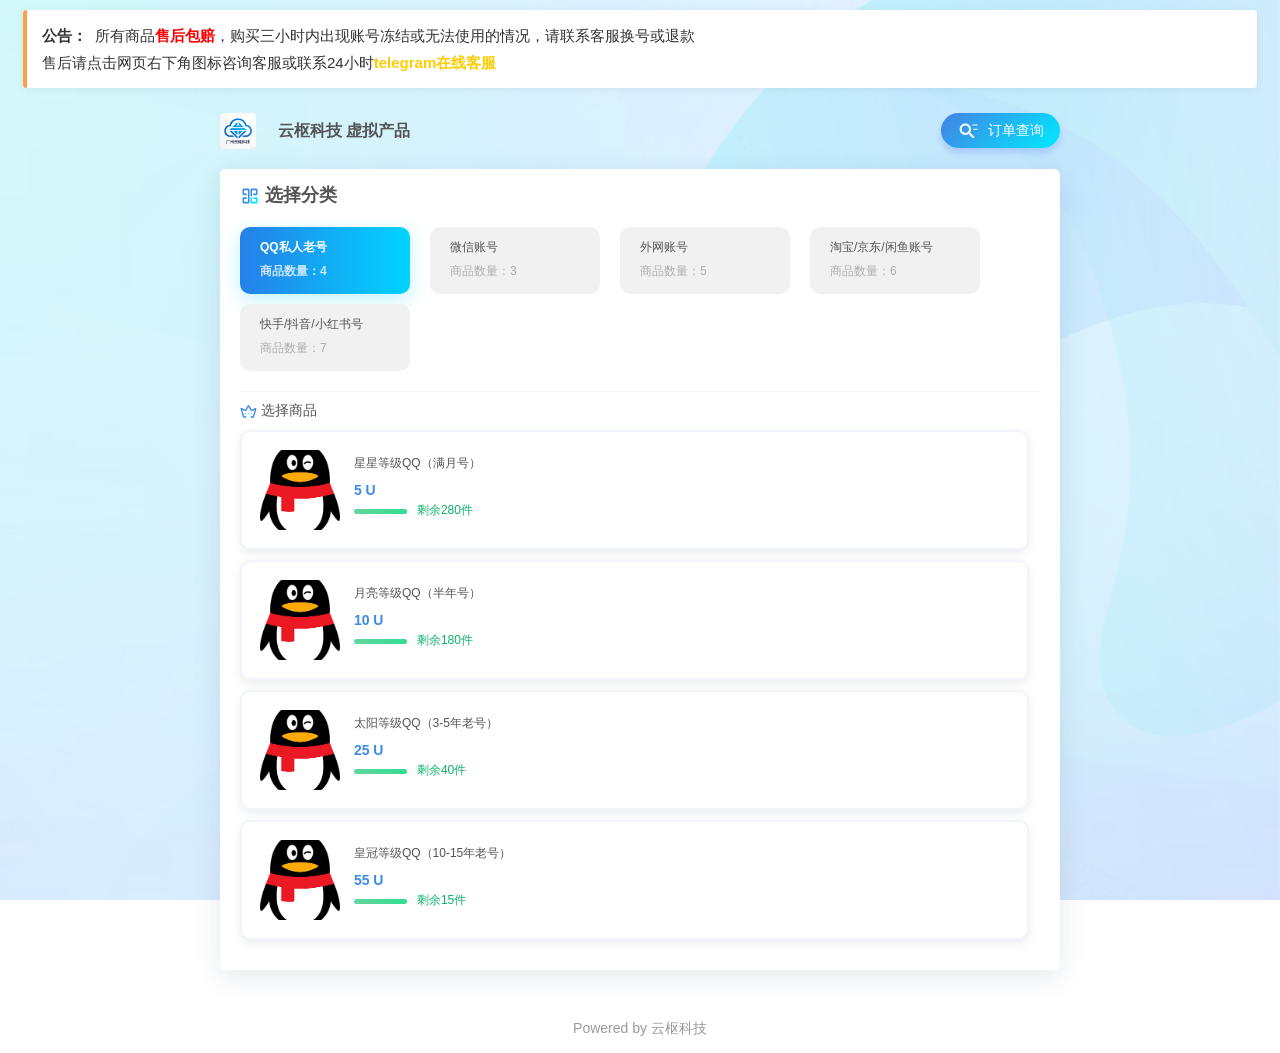
==== index.html @ 123ba594 "Add files via upload" ====
<!DOCTYPE html>
<html lang="zh-cn">
<head>
    <meta charset="UTF-8">
    <meta name="viewport" content="width=device-width, initial-scale=1, maximum-scale=1">
    <title>云枢科技 虚拟产品</title>
    <meta name="Keywords" content="QQ账号, 微信账号, 抖音账号, 推特twitter号, 电报telegram号, 自助买号, 账号批发">
    <meta name="Description" content="云枢科技，提供各类账号，自动发货，安全稳定！">
    <link rel="stylesheet" href="assets/luna/layui/css/layui.css">
    <link rel="stylesheet" href="assets/luna/main.css">
    <link rel="shortcut icon" href="/assets/style/favicon.ico" />
    <style>
        /* 顶部公告样式 - 改为白色背景，和商品栏一致 */
        .top-notice {
            background: #ffffff;
            border-left: 4px solid #ff9f43;
            padding: 12px 15px;
            margin: 10px auto;
            max-width: 1200px;
            font-size: 15px;
            line-height: 1.8;
            color: #333;
            border-radius: 4px;
            box-shadow: 0 2px 8px rgba(0,0,0,0.05);
        }
        .top-notice p {
            margin: 0;
            padding: 0;
        }
        .notice-title {
            font-weight: bold;
            color: #333;
            margin-right: 8px;
        }
        .red-text {
            color: red;
            font-weight: bold;
        }
        .yellow-text {
            color: #ffcc00;
            font-weight: bold;
            text-decoration: none;
        }
        .yellow-text:hover {
            text-decoration: underline;
        }

        .goods-box { display: none !important; }
        .goods-box.show { display: block !important; }
        .cate-box.active {
            background: linear-gradient(90deg, #2580e8, #00d4ff) !important;
            color: #ffffff !important;
            box-shadow: 0 6px 20px rgba(0, 212, 255, 0.25) !important;
        }
        .cate-box.active p,
        .cate-box.active div {
            color: #FFFFFF !important;
            font-weight: bold !important;
        }

        /* 【只放大、位置不变：更醒目】 */
        [data-crisp-client="true"] [role="button"],
        .crisp-client [role="button"] {
            transform: scale(1.6) !important;
            filter: drop-shadow(0 6px 16px rgba(0,180,255,0.55)) !important;
            z-index: 9999 !important;
        }
    </style>
</head>
<body>

<!-- 顶部独立公告栏 -->
<div class="top-notice">
    <p><span class="notice-title">公告：</span>所有商品<span class="red-text">售后包赔</span>，购买三小时内出现账号冻结或无法使用的情况，请联系客服换号或退款</p>
    <p>售后请点击网页右下角图标咨询客服或联系24小时<a href="https://t.me/technology850" target="_blank" class="yellow-text">telegram在线客服</a></p>
</div>

<div class="background"></div>
<div class="header">
    <div class="layui-row">
        <div class="layui-col-md8 layui-col-md-offset2 layui-col-sm12">
            <div class="header-box">
                <a href="index.html">
                    <img src="assets/luna/img/mylogo.png" style="width:36px;height:36px;vertical-align:middle;margin-right:8px;border-radius:4px;">
                    <div class="info">云枢科技 虚拟产品</div>
                </a>
                <div class="query layui-hide-xs">
                    <a href="order-search.html">
                        <svg t="1602923269232" class="icon" viewBox="0 0 1024 1024" width="20" height="20">
                            <path d="M965.6 447.2 752 447.2c-14.4 0-26.4-12-26.4-26.4 0-14.4 12-26.4 26.4-26.4l213.6 0c-14.4 0-26.4 12-26.4 26.4C940.8 435.2 952.8 447.2 965.6 447.2zM965.6 233.6 699.2 233.6c-14.4 0-26.4-12-26.4-26.4 0-14.4 12-26.4 26.4-26.4l267.2 0c-14.4 0-26.4 12-26.4 26.4C940.8 221.6 952.8 233.6 965.6 233.6zM606.4 623.2l156.8 156.8c21.6 21.6 21.6 56.8 0 78.4-21.6 21.6-56.8 21.6-78.4 0L528 701.6c-16-16-20-39.2-12-59.2-51.2 44-117.6 72-190.4 72-162.4 0-293.6-131.2-293.6-293.6s131.2-293.6 293.6-293.6 293.6 131.2 293.6 293.6c0 72.8-28 139.2-72 190.4C567.2 603.2 590.4 607.2 606.4 623.2zM324.8 233.6c-103.2 0-187.2 84-187.2 187.2s84 187.2 187.2 187.2S512 523.2 512 420 428 233.6 324.8 233.6zM805.6 607.2l160 0c-14.4 0-26.4-12-26.4-26.4 0 14.4 12 26.4 26.4 26.4l160 0c14.4 0 26.4 12 26.4 26.4C992.8 619.2 980.8 607.2 965.6 607.2z" fill="#ffffff"></path>
                        </svg>
                        <span>订单查询</span>
                    </a>
                </div>
            </div>
        </div>
    </div>
</div>

<div class="main layui-hide-sm layui-show-xs">
    <div class="layui-row">
        <div class="layui-col-md8 layui-col-md-offset2 layui-col-sm12">
            <div class="main-box">
                <div class="title">
                    <p class="tit">公告:</p>
                </div>
                <div class="goods">
                    <div class="tips"><p style="color: #000; line-height: 1.8; font-size: 14.4px;">公告：<br>1. <span style="color:red;">主营全类型账号</span>，QQ/微信/支付宝/抖音/B站/小红书/闲鱼/淘宝/京东...<br>2. 购买自动发货，有任何问题请 <a href="https://t.me/technology850" style="color: #ffcc00; text-decoration: none;">联系客服</a></p></div>
                </div>
            </div>
        </div>
    </div>
</div>

<div class="main">
    <div class="layui-row">
        <div class="layui-col-md8 layui-col-md-offset2 layui-col-sm12">
            <div class="main-box">
                <div class="title">
                    <svg viewBox="0 0 1024 1024" width="20" height="20">
                        <path d="M619.52 578.56V808.96h194.56V660.48h-133.12v-81.92h215.04V849.92l-40.96 40.96h-276.48l-40.96-40.96V578.56z" fill="#00EAFF"></path>
                        <path d="M619.52 512V215.04h194.56v172.032h-133.12v81.92h174.08l40.96-40.96V174.08l-40.96-40.96h-276.48l-40.96 40.96v337.92z" fill="#3C8CE7"></path>
                        <path d="M445.44 890.88h-276.48l-40.96-40.96V619.52l40.96-40.96h174.08v81.92h-133.12V808.96h194.56V215.04h-194.56v172.032h133.12v81.92h-174.08l-40.96-40.96V174.08l40.96-40.96h276.48l40.96 40.96v675.84z" fill="#3C8CE7"></path>
                    </svg>
                    <span>选择分类</span>
                </div>

                <div class="cate">
                    <div class="cate-box active" data-group="1"><p>QQ私人老号</p><div>商品数量：4</div></div>
                    <div class="cate-box" data-group="2"><p>微信账号</p><div>商品数量：3</div></div>
                    <div class="cate-box" data-group="3"><p>外网账号</p><div>商品数量：5</div></div>
                    <div class="cate-box" data-group="4"><p>淘宝/京东/闲鱼账号</p><div>商品数量：6</div></div>
                    <div class="cate-box" data-group="5"><p>快手/抖音/小红书号</p><div>商品数量：7</div></div>
                </div>

                <div class="goods">
                    <p class="title-2">
                        <svg viewBox="0 0 1024 1024" width="17" height="17">
                            <path d="M803.84 883.712h-163.84v-81.92h133.12l118.784-393.216-178.176 95.232-55.296-15.36L512 240.64 365.568 488.448l-55.296 15.36-178.176-95.232 118.784 393.216h133.12v81.92h-163.84l-38.912-28.672L25.6 336.896l58.368-47.104 230.4 122.88 162.816-272.384h69.632l162.816 272.384 230.4-122.88 58.368 47.104-155.648 518.144z" fill="#3C8CE7"></path>
                            <path d="M305.152 620.544h61.44v61.44h-61.44zM481.28 620.544h61.44v61.44h-61.44zM657.408 620.544h61.44v61.44h-61.44z" fill="#00EAFF"></path>
                        </svg>
                        <span>选择商品</span>
                    </p>

                    <div class="goods-list">
                        <!-- QQ -->
                        <a onclick="toPay('星星等级QQ（满月号）','5 U')" class="goods-box show" data-group="1">
                            <div class="picture"><img src="assets/luna/img/qq-xingxing.png"></div>
                            <div class="msg">
                                <div class="goods-name">星星等级QQ（满月号）</div>
                                <div class="goods-price">5 U</div>
                                <div class="goods-num"><div><p style="width:100%"></p></div><span>剩余280件</span></div>
                            </div>
                        </a>
                        <a onclick="toPay('月亮等级QQ（半年号）','10 U')" class="goods-box show" data-group="1">
                            <div class="picture"><img src="assets/luna/img/qq-yueliang.png"></div>
                            <div class="msg">
                                <div class="goods-name">月亮等级QQ（半年号）</div>
                                <div class="goods-price">10 U</div>
                                <div class="goods-num"><div><p style="width:100%"></p></div><span>剩余180件</span></div>
                            </div>
                        </a>
                        <a onclick="toPay('太阳等级QQ（3-5年老号）','25 U')" class="goods-box show" data-group="1">
                            <div class="picture"><img src="assets/luna/img/qq-taiyang.png"></div>
                            <div class="msg">
                                <div class="goods-name">太阳等级QQ（3-5年老号）</div>
                                <div class="goods-price">25 U</div>
                                <div class="goods-num"><div><p style="width:100%"></p></div><span>剩余40件</span></div>
                            </div>
                        </a>
                        <a onclick="toPay('皇冠等级QQ（10-15年老号）','55 U')" class="goods-box show" data-group="1">
                            <div class="picture"><img src="assets/luna/img/qq-huangguan.png"></div>
                            <div class="msg">
                                <div class="goods-name">皇冠等级QQ（10-15年老号）</div>
                                <div class="goods-price">55 U</div>
                                <div class="goods-num"><div><p style="width:100%"></p></div><span>剩余15件</span></div>
                            </div>
                        </a>

                        <!-- 微信 -->
                        <a onclick="toPay('国卡私人老号（未实名）','42 U')" class="goods-box" data-group="2">
                            <div class="picture"><img src="assets/luna/img/wx-weiming.jpg"></div>
                            <div class="msg">
                                <div class="goods-name">国卡私人老号（未实名）</div>
                                <div class="goods-price">42 U</div>
                                <div class="goods-num"><div><p style="width:100%"></p></div><span>剩余12件</span></div>
                            </div>
                        </a>
                        <a onclick="toPay('国卡私人老号（已实名未绑卡）','120 U')" class="goods-box" data-group="2">
                            <div class="picture"><img src="assets/luna/img/wx-ming.jpg"></div>
                            <div class="msg">
                                <div class="goods-name">国卡私人老号（已实名未绑卡）</div>
                                <div class="goods-price">120 U</div>
                                <div class="goods-num"><div><p style="width:100%"></p></div><span>剩余4件</span></div>
                            </div>
                        </a>
                        <a onclick="toPay('国卡私人老号（已实名已绑卡）','200 U')" class="goods-box" data-group="2">
                            <div class="picture"><img src="assets/luna/img/wx-full.jpg"></div>
                            <div class="msg">
                                <div class="goods-name">国卡私人老号（已实名已绑卡）</div>
                                <div class="goods-price">200 U</div>
                                <div class="goods-num"><div><p style="width:100%"></p></div><span>剩余11件</span></div>
                            </div>
                        </a>

                        <!-- 外网 -->
                        <a onclick="toPay('纸飞机Telegram（美国加拿大半年号）','5 U')" class="goods-box" data-group="3">
                            <div class="picture"><img src="assets/luna/img/tg-half.png"></div>
                            <div class="msg">
                                <div class="goods-name">纸飞机Telegram（美国加拿大半年号）</div>
                                <div class="goods-price">5 U</div>
                                <div class="goods-num"><div><p style="width:100%"></p></div><span>剩余126件</span></div>
                            </div>
                        </a>
                        <a onclick="toPay('纸飞机Telegram（美国加拿大一年号）','10 U')" class="goods-box" data-group="3">
                            <div class="picture"><img src="assets/luna/img/tg-year.png"></div>
                            <div class="msg">
                                <div class="goods-name">纸飞机Telegram（美国加拿大一年号）</div>
                                <div class="goods-price">10 U</div>
                                <div class="goods-num"><div><p style="width:100%"></p></div><span>剩余93件</span></div>
                            </div>
                        </a>
                        <a onclick="toPay('X账号（Twitter推特）（单卡半年号）','5 U')" class="goods-box" data-group="3">
                            <div class="picture"><img src="assets/luna/img/x-twitter.png"></div>
                            <div class="msg">
                                <div class="goods-name">X账号（Twitter推特）（单卡半年号）</div>
                                <div class="goods-price">5 U</div>
                                <div class="goods-num"><div><p style="width:100%"></p></div><span>剩余77件</span></div>
                            </div>
                        </a>
                        <a onclick="toPay('X账号（Twitter推特）（一年耐用号）','9 U')" class="goods-box" data-group="3">
                            <div class="picture"><img src="assets/luna/img/x-twitter.png"></div>
                            <div class="msg">
                                <div class="goods-name">X账号（Twitter推特）（一年耐用号）</div>
                                <div class="goods-price">9 U</div>
                                <div class="goods-num"><div><p style="width:100%"></p></div><span>剩余41件</span></div>
                            </div>
                        </a>
                        <a onclick="toPay('Instagram账号（半年老号）','6 U')" class="goods-box" data-group="3">
                            <div class="picture"><img src="assets/luna/img/instagram.jpg"></div>
                            <div class="msg">
                                <div class="goods-name">Instagram账号（半年老号）</div>
                                <div class="goods-price">6 U</div>
                                <div class="goods-num"><div><p style="width:100%"></p></div><span>剩余59件</span></div>
                            </div>
                        </a>

                        <!-- 淘宝/京东/闲鱼 -->
                        <a onclick="toPay('淘宝国卡私人老号（接码直登）','10 U')" class="goods-box" data-group="4">
                            <div class="picture"><img src="assets/luna/img/tb.png"></div>
                            <div class="msg">
                                <div class="goods-name">淘宝国卡私人老号（接码直登）</div>
                                <div class="goods-price">10 U</div>
                                <div class="goods-num"><div><p style="width:100%"></p></div><span>剩余132件</span></div>
                            </div>
                        </a>
                        <a onclick="toPay('淘宝实名老号（可正常购物）','28 U')" class="goods-box" data-group="4">
                            <div class="picture"><img src="assets/luna/img/tb.png"></div>
                            <div class="msg">
                                <div class="goods-name">淘宝实名老号（可正常购物）</div>
                                <div class="goods-price">28 U</div>
                                <div class="goods-num"><div><p style="width:100%"></p></div><span>剩余66件</span></div>
                            </div>
                        </a>
                        <a onclick="toPay('京东国卡私人老号（接码直登）','6 U')" class="goods-box" data-group="4">
                            <div class="picture"><img src="assets/luna/img/jd.jpg"></div>
                            <div class="msg">
                                <div class="goods-name">京东国卡私人老号（接码直登）</div>
                                <div class="goods-price">6 U</div>
                                <div class="goods-num"><div><p style="width:100%"></p></div><span>剩余147件</span></div>
                            </div>
                        </a>
                        <a onclick="toPay('京东实名活跃号（正常使用）','18 U')" class="goods-box" data-group="4">
                            <div class="picture"><img src="assets/luna/img/jd.jpg"></div>
                            <div class="msg">
                                <div class="goods-name">京东实名活跃号（正常使用）</div>
                                <div class="goods-price">18 U</div>
                                <div class="goods-num"><div><p style="width:100%"></p></div><span>剩余53件</span></div>
                            </div>
                        </a>
                        <a onclick="toPay('闲鱼国卡私人老号（已实名已绑支付宝）','35 U')" class="goods-box" data-group="4">
                            <div class="picture"><img src="assets/luna/img/xy.jpg"></div>
                            <div class="msg">
                                <div class="goods-name">闲鱼国卡私人老号（已实名已绑支付宝）</div>
                                <div class="goods-price">35 U</div>
                                <div class="goods-num"><div><p style="width:100%"></p></div><span>剩余39件</span></div>
                            </div>
                        </a>
                        <a onclick="toPay('闲鱼高权重活跃号（已实名已绑定支付宝）','66 U')" class="goods-box" data-group="4">
                            <div class="picture"><img src="assets/luna/img/xy.jpg"></div>
                            <div class="msg">
                                <div class="goods-name">闲鱼高权重活跃号（已实名已绑定支付宝）</div>
                                <div class="goods-price">66 U</div>
                                <div class="goods-num"><div><p style="width:100%"></p></div><span>剩余17件</span></div>
                            </div>
                        </a>

                        <!-- 快手/抖音/小红书 -->
                        <a onclick="toPay('快手直登私人国卡一年号','10 U')" class="goods-box" data-group="5">
                            <div class="picture"><img src="assets/luna/img/ks.png"></div>
                            <div class="msg">
                                <div class="goods-name">快手直登私人国卡一年号</div>
                                <div class="goods-price">10 U</div>
                                <div class="goods-num"><div><p style="width:100%"></p></div><span>剩余113件</span></div>
                            </div>
                        </a>
                        <a onclick="toPay('快手实名成品号（带作品）','32 U')" class="goods-box" data-group="5">
                            <div class="picture"><img src="assets/luna/img/ks.png"></div>
                            <div class="msg">
                                <div class="goods-name">快手实名成品号（带作品）</div>
                                <div class="goods-price">32 U</div>
                                <div class="goods-num"><div><p style="width:100%"></p></div><span>剩余42件</span></div>
                            </div>
                        </a>
                        <a onclick="toPay('抖音直登私人国卡一年号','9 U')" class="goods-box" data-group="5">
                            <div class="picture"><img src="assets/luna/img/dy.jpg"></div>
                            <div class="msg">
                                <div class="goods-name">抖音直登私人国卡一年号</div>
                                <div class="goods-price">9 U</div>
                                <div class="goods-num"><div><p style="width:100%"></p></div><span>剩余128件</span></div>
                            </div>
                        </a>
                        <a onclick="toPay('抖音实名白号（可开播）','29 U')" class="goods-box" data-group="5">
                            <div class="picture"><img src="assets/luna/img/dy.jpg"></div>
                            <div class="msg">
                                <div class="goods-name">抖音实名白号（可开播）</div>
                                <div class="goods-price">29 U</div>
                                <div class="goods-num"><div><p style="width:100%"></p></div><span>剩余37件</span></div>
                            </div>
                        </a>
                        <a onclick="toPay('抖音千粉成品号','88 U')" class="goods-box" data-group="5">
                            <div class="picture"><img src="assets/luna/img/dy.jpg"></div>
                            <div class="msg">
                                <div class="goods-name">抖音千粉成品号</div>
                                <div class="goods-price">88 U</div>
                                <div class="goods-num"><div><p style="width:100%"></p></div><span>剩余9件</span></div>
                            </div>
                        </a>
                        <a onclick="toPay('小红书私人国卡一年号','12 U')" class="goods-box" data-group="5">
                            <div class="picture"><img src="assets/luna/img/xhs.png"></div>
                            <div class="msg">
                                <div class="goods-name">小红书私人国卡一年号</div>
                                <div class="goods-price">12 U</div>
                                <div class="goods-num"><div><p style="width:100%"></p></div><span>剩余94件</span></div>
                            </div>
                        </a>
                        <a onclick="toPay('小红书实名种草号','38 U')" class="goods-box" data-group="5">
                            <div class="picture"><img src="assets/luna/img/xhs.png"></div>
                            <div class="msg">
                                <div class="goods-name">小红书实名种草号</div>
                                <div class="goods-price">38 U</div>
                                <div class="goods-num"><div><p style="width:100%"></p></div><span>剩余26件</span></div>
                            </div>
                        </a>

                    </div>
                </div>
            </div>
        </div>
    </div>
</div>

<div class="footer">
    <div class="layui-row">
        <div class="layui-col-md8 layui-col-md-offset2 layui-col-sm12">
            <p>Powered by 云枢科技</p>
        </div>
    </div>
</div>

<div class="query-m">
    <a href="order-search.html">
        <svg t="1602926403006" class="icon" viewBox="0 0 1024 1024" width="30" height="30">
            <path d="M320.512 428.032h382.976v61.44H320.512zM320.512 616.448h320.512v61.44H320.512z" fill="#ffffff"></path>
            <path d="M802.816 937.984H221.184l-40.96-40.96V126.976l40.96-40.96h346.112l26.624 10.24 137.216 117.76 98.304 79.872 15.36 31.744v571.392l-41.984 40.96z m-540.672-81.92h500.736V345.088L677.888 276.48 550.912 167.936H262.144v688.128z" fill="#ffffff"></path>
        </svg>
        <span>查单</span>
    </a>
</div>

<script>
    function toPay(name, price) {
        location.href = `pay.html?name=${encodeURIComponent(name)}&price=${encodeURIComponent(price)}`;
    }
    document.addEventListener('DOMContentLoaded', function() {
        const cateBoxes = document.querySelectorAll('.cate-box');
        cateBoxes.forEach(box => {
            box.addEventListener('click', function() {
                cateBoxes.forEach(b => b.classList.remove('active'));
                this.classList.add('active');
                const group = this.dataset.group;
                document.querySelectorAll('.goods-box').forEach(g => g.classList.remove('show'));
                document.querySelectorAll(`.goods-box[data-group="${group}"]`).forEach(g => g.classList.add('show'));
            });
        });
    });
</script>

<!-- Crisp 在线客服代码 -->
<script type="text/javascript">
window.$crisp = [];
window.CRISP_WEBSITE_ID = "3263b86f-9e8f-423b-ad47-721e51ac2db6";
(function() {
  var d = document;
  var s = d.createElement("script");
  s.src = "https://client.crisp.chat/l.js";
  s.async = 1;
  d.getElementsByTagName("head")[0].appendChild(s);
})();
</script>
</body>
</html>
---- assets/luna/layui/css/layui.css ----
/** layui-v2.5.6 MIT License By https://www.layui.com */
 .layui-inline,img{display:inline-block;vertical-align:middle}h1,h2,h3,h4,h5,h6{font-weight:400}.layui-edge,.layui-header,.layui-inline,.layui-main{position:relative}.layui-body,.layui-edge,.layui-elip{overflow:hidden}.layui-btn,.layui-edge,.layui-inline,img{vertical-align:middle}.layui-btn,.layui-disabled,.layui-icon,.layui-unselect{-moz-user-select:none;-webkit-user-select:none;-ms-user-select:none}.layui-elip,.layui-form-checkbox span,.layui-form-pane .layui-form-label{text-overflow:ellipsis;white-space:nowrap}.layui-breadcrumb,.layui-tree-btnGroup{visibility:hidden}blockquote,body,button,dd,div,dl,dt,form,h1,h2,h3,h4,h5,h6,input,li,ol,p,pre,td,textarea,th,ul{margin:0;padding:0;-webkit-tap-highlight-color:rgba(0,0,0,0)}a:active,a:hover{outline:0}img{border:none}li{list-style:none}table{border-collapse:collapse;border-spacing:0}h4,h5,h6{font-size:100%}button,input,optgroup,option,select,textarea{font-family:inherit;font-size:inherit;font-style:inherit;font-weight:inherit;outline:0}pre{white-space:pre-wrap;white-space:-moz-pre-wrap;white-space:-pre-wrap;white-space:-o-pre-wrap;word-wrap:break-word}body{line-height:24px;font:14px Helvetica Neue,Helvetica,PingFang SC,Tahoma,Arial,sans-serif}hr{height:1px;margin:10px 0;border:0;clear:both}a{color:#333;text-decoration:none}a:hover{color:#777}a cite{font-style:normal;*cursor:pointer}.layui-border-box,.layui-border-box *{box-sizing:border-box}.layui-box,.layui-box *{box-sizing:content-box}.layui-clear{clear:both;*zoom:1}.layui-clear:after{content:'\20';clear:both;*zoom:1;display:block;height:0}.layui-inline{*display:inline;*zoom:1}.layui-edge{display:inline-block;width:0;height:0;border-width:6px;border-style:dashed;border-color:transparent}.layui-edge-top{top:-4px;border-bottom-color:#999;border-bottom-style:solid}.layui-edge-right{border-left-color:#999;border-left-style:solid}.layui-edge-bottom{top:2px;border-top-color:#999;border-top-style:solid}.layui-edge-left{border-right-color:#999;border-right-style:solid}.layui-disabled,.layui-disabled:hover{color:#d2d2d2!important;cursor:not-allowed!important}.layui-circle{border-radius:100%}.layui-show{display:block!important}.layui-hide{display:none!important}@font-face{font-family:layui-icon;src:url(../font/iconfont.eot?v=256);src:url(../font/iconfont.eot?v=256#iefix) format('embedded-opentype'),url(../font/iconfont.woff2?v=256) format('woff2'),url(../font/iconfont.woff?v=256) format('woff'),url(../font/iconfont.ttf?v=256) format('truetype'),url(../font/iconfont.svg?v=256#layui-icon) format('svg')}.layui-icon{font-family:layui-icon!important;font-size:16px;font-style:normal;-webkit-font-smoothing:antialiased;-moz-osx-font-smoothing:grayscale}.layui-icon-reply-fill:before{content:"\e611"}.layui-icon-set-fill:before{content:"\e614"}.layui-icon-menu-fill:before{content:"\e60f"}.layui-icon-search:before{content:"\e615"}.layui-icon-share:before{content:"\e641"}.layui-icon-set-sm:before{content:"\e620"}.layui-icon-engine:before{content:"\e628"}.layui-icon-close:before{content:"\1006"}.layui-icon-close-fill:before{content:"\1007"}.layui-icon-chart-screen:before{content:"\e629"}.layui-icon-star:before{content:"\e600"}.layui-icon-circle-dot:before{content:"\e617"}.layui-icon-chat:before{content:"\e606"}.layui-icon-release:before{content:"\e609"}.layui-icon-list:before{content:"\e60a"}.layui-icon-chart:before{content:"\e62c"}.layui-icon-ok-circle:before{content:"\1005"}.layui-icon-layim-theme:before{content:"\e61b"}.layui-icon-table:before{content:"\e62d"}.layui-icon-right:before{content:"\e602"}.layui-icon-left:before{content:"\e603"}.layui-icon-cart-simple:before{content:"\e698"}.layui-icon-face-cry:before{content:"\e69c"}.layui-icon-face-smile:before{content:"\e6af"}.layui-icon-survey:before{content:"\e6b2"}.layui-icon-tree:before{content:"\e62e"}.layui-icon-ie:before{content:"\e7bb"}.layui-icon-upload-circle:before{content:"\e62f"}.layui-icon-add-circle:before{content:"\e61f"}.layui-icon-download-circle:before{content:"\e601"}.layui-icon-templeate-1:before{content:"\e630"}.layui-icon-util:before{content:"\e631"}.layui-icon-face-surprised:before{content:"\e664"}.layui-icon-edit:before{content:"\e642"}.layui-icon-speaker:before{content:"\e645"}.layui-icon-down:before{content:"\e61a"}.layui-icon-file:before{content:"\e621"}.layui-icon-layouts:before{content:"\e632"}.layui-icon-rate-half:before{content:"\e6c9"}.layui-icon-add-circle-fine:before{content:"\e608"}.layui-icon-prev-circle:before{content:"\e633"}.layui-icon-read:before{content:"\e705"}.layui-icon-404:before{content:"\e61c"}.layui-icon-carousel:before{content:"\e634"}.layui-icon-help:before{content:"\e607"}.layui-icon-code-circle:before{content:"\e635"}.layui-icon-windows:before{content:"\e67f"}.layui-icon-water:before{content:"\e636"}.layui-icon-username:before{content:"\e66f"}.layui-icon-find-fill:before{content:"\e670"}.layui-icon-about:before{content:"\e60b"}.layui-icon-location:before{content:"\e715"}.layui-icon-up:before{content:"\e619"}.layui-icon-pause:before{content:"\e651"}.layui-icon-date:before{content:"\e637"}.layui-icon-layim-uploadfile:before{content:"\e61d"}.layui-icon-delete:before{content:"\e640"}.layui-icon-play:before{content:"\e652"}.layui-icon-top:before{content:"\e604"}.layui-icon-firefox:before{content:"\e686"}.layui-icon-friends:before{content:"\e612"}.layui-icon-refresh-3:before{content:"\e9aa"}.layui-icon-ok:before{content:"\e605"}.layui-icon-layer:before{content:"\e638"}.layui-icon-face-smile-fine:before{content:"\e60c"}.layui-icon-dollar:before{content:"\e659"}.layui-icon-group:before{content:"\e613"}.layui-icon-layim-download:before{content:"\e61e"}.layui-icon-picture-fine:before{content:"\e60d"}.layui-icon-link:before{content:"\e64c"}.layui-icon-diamond:before{content:"\e735"}.layui-icon-log:before{content:"\e60e"}.layui-icon-key:before{content:"\e683"}.layui-icon-rate-solid:before{content:"\e67a"}.layui-icon-fonts-del:before{content:"\e64f"}.layui-icon-unlink:before{content:"\e64d"}.layui-icon-fonts-clear:before{content:"\e639"}.layui-icon-triangle-r:before{content:"\e623"}.layui-icon-circle:before{content:"\e63f"}.layui-icon-radio:before{content:"\e643"}.layui-icon-align-center:before{content:"\e647"}.layui-icon-align-right:before{content:"\e648"}.layui-icon-align-left:before{content:"\e649"}.layui-icon-loading-1:before{content:"\e63e"}.layui-icon-return:before{content:"\e65c"}.layui-icon-fonts-strong:before{content:"\e62b"}.layui-icon-upload:before{content:"\e67c"}.layui-icon-dialogue:before{content:"\e63a"}.layui-icon-video:before{content:"\e6ed"}.layui-icon-headset:before{content:"\e6fc"}.layui-icon-cellphone-fine:before{content:"\e63b"}.layui-icon-add-1:before{content:"\e654"}.layui-icon-face-smile-b:before{content:"\e650"}.layui-icon-fonts-html:before{content:"\e64b"}.layui-icon-screen-full:before{content:"\e622"}.layui-icon-form:before{content:"\e63c"}.layui-icon-cart:before{content:"\e657"}.layui-icon-camera-fill:before{content:"\e65d"}.layui-icon-tabs:before{content:"\e62a"}.layui-icon-heart-fill:before{content:"\e68f"}.layui-icon-fonts-code:before{content:"\e64e"}.layui-icon-ios:before{content:"\e680"}.layui-icon-at:before{content:"\e687"}.layui-icon-fire:before{content:"\e756"}.layui-icon-set:before{content:"\e716"}.layui-icon-fonts-u:before{content:"\e646"}.layui-icon-triangle-d:before{content:"\e625"}.layui-icon-tips:before{content:"\e702"}.layui-icon-picture:before{content:"\e64a"}.layui-icon-more-vertical:before{content:"\e671"}.layui-icon-bluetooth:before{content:"\e689"}.layui-icon-flag:before{content:"\e66c"}.layui-icon-loading:before{content:"\e63d"}.layui-icon-fonts-i:before{content:"\e644"}.layui-icon-refresh-1:before{content:"\e666"}.layui-icon-rmb:before{content:"\e65e"}.layui-icon-addition:before{content:"\e624"}.layui-icon-home:before{content:"\e68e"}.layui-icon-time:before{content:"\e68d"}.layui-icon-user:before{content:"\e770"}.layui-icon-notice:before{content:"\e667"}.layui-icon-chrome:before{content:"\e68a"}.layui-icon-edge:before{content:"\e68b"}.layui-icon-login-weibo:before{content:"\e675"}.layui-icon-voice:before{content:"\e688"}.layui-icon-upload-drag:before{content:"\e681"}.layui-icon-login-qq:before{content:"\e676"}.layui-icon-snowflake:before{content:"\e6b1"}.layui-icon-heart:before{content:"\e68c"}.layui-icon-logout:before{content:"\e682"}.layui-icon-file-b:before{content:"\e655"}.layui-icon-template:before{content:"\e663"}.layui-icon-transfer:before{content:"\e691"}.layui-icon-auz:before{content:"\e672"}.layui-icon-console:before{content:"\e665"}.layui-icon-app:before{content:"\e653"}.layui-icon-prev:before{content:"\e65a"}.layui-icon-website:before{content:"\e7ae"}.layui-icon-next:before{content:"\e65b"}.layui-icon-component:before{content:"\e857"}.layui-icon-android:before{content:"\e684"}.layui-icon-more:before{content:"\e65f"}.layui-icon-login-wechat:before{content:"\e677"}.layui-icon-shrink-right:before{content:"\e668"}.layui-icon-spread-left:before{content:"\e66b"}.layui-icon-camera:before{content:"\e660"}.layui-icon-note:before{content:"\e66e"}.layui-icon-refresh:before{content:"\e669"}.layui-icon-female:before{content:"\e661"}.layui-icon-male:before{content:"\e662"}.layui-icon-screen-restore:before{content:"\e758"}.layui-icon-password:before{content:"\e673"}.layui-icon-senior:before{content:"\e674"}.layui-icon-theme:before{content:"\e66a"}.layui-icon-tread:before{content:"\e6c5"}.layui-icon-praise:before{content:"\e6c6"}.layui-icon-star-fill:before{content:"\e658"}.layui-icon-rate:before{content:"\e67b"}.layui-icon-template-1:before{content:"\e656"}.layui-icon-vercode:before{content:"\e679"}.layui-icon-service:before{content:"\e626"}.layui-icon-cellphone:before{content:"\e678"}.layui-icon-print:before{content:"\e66d"}.layui-icon-cols:before{content:"\e610"}.layui-icon-wifi:before{content:"\e7e0"}.layui-icon-export:before{content:"\e67d"}.layui-icon-rss:before{content:"\e808"}.layui-icon-slider:before{content:"\e714"}.layui-icon-email:before{content:"\e618"}.layui-icon-subtraction:before{content:"\e67e"}.layui-icon-mike:before{content:"\e6dc"}.layui-icon-light:before{content:"\e748"}.layui-icon-gift:before{content:"\e627"}.layui-icon-mute:before{content:"\e685"}.layui-icon-reduce-circle:before{content:"\e616"}.layui-icon-music:before{content:"\e690"}.layui-main{width:1140px;margin:0 auto}.layui-header{z-index:1000;height:60px}.layui-header a:hover{transition:all .5s;-webkit-transition:all .5s}.layui-side{position:fixed;left:0;top:0;bottom:0;z-index:999;width:200px;overflow-x:hidden}.layui-side-scroll{position:relative;width:220px;height:100%;overflow-x:hidden}.layui-body{position:absolute;left:200px;right:0;top:0;bottom:0;z-index:998;width:auto;overflow-y:auto;box-sizing:border-box}.layui-layout-body{overflow:hidden}.layui-layout-admin .layui-header{background-color:#23262E}.layui-layout-admin .layui-side{top:60px;width:200px;overflow-x:hidden}.layui-layout-admin .layui-body{position:fixed;top:60px;bottom:44px}.layui-layout-admin .layui-main{width:auto;margin:0 15px}.layui-layout-admin .layui-footer{position:fixed;left:200px;right:0;bottom:0;height:44px;line-height:44px;padding:0 15px;background-color:#eee}.layui-layout-admin .layui-logo{position:absolute;left:0;top:0;width:200px;height:100%;line-height:60px;text-align:center;color:#009688;font-size:16px}.layui-layout-admin .layui-header .layui-nav{background:0 0}.layui-layout-left{position:absolute!important;left:200px;top:0}.layui-layout-right{position:absolute!important;right:0;top:0}.layui-container{position:relative;margin:0 auto;padding:0 15px;box-sizing:border-box}.layui-fluid{position:relative;margin:0 auto;padding:0 15px}.layui-row:after,.layui-row:before{content:'';display:block;clear:both}.layui-col-lg1,.layui-col-lg10,.layui-col-lg11,.layui-col-lg12,.layui-col-lg2,.layui-col-lg3,.layui-col-lg4,.layui-col-lg5,.layui-col-lg6,.layui-col-lg7,.layui-col-lg8,.layui-col-lg9,.layui-col-md1,.layui-col-md10,.layui-col-md11,.layui-col-md12,.layui-col-md2,.layui-col-md3,.layui-col-md4,.layui-col-md5,.layui-col-md6,.layui-col-md7,.layui-col-md8,.layui-col-md9,.layui-col-sm1,.layui-col-sm10,.layui-col-sm11,.layui-col-sm12,.layui-col-sm2,.layui-col-sm3,.layui-col-sm4,.layui-col-sm5,.layui-col-sm6,.layui-col-sm7,.layui-col-sm8,.layui-col-sm9,.layui-col-xs1,.layui-col-xs10,.layui-col-xs11,.layui-col-xs12,.layui-col-xs2,.layui-col-xs3,.layui-col-xs4,.layui-col-xs5,.layui-col-xs6,.layui-col-xs7,.layui-col-xs8,.layui-col-xs9{position:relative;display:block;box-sizing:border-box}.layui-col-xs1,.layui-col-xs10,.layui-col-xs11,.layui-col-xs12,.layui-col-xs2,.layui-col-xs3,.layui-col-xs4,.layui-col-xs5,.layui-col-xs6,.layui-col-xs7,.layui-col-xs8,.layui-col-xs9{float:left}.layui-col-xs1{width:8.33333333%}.layui-col-xs2{width:16.66666667%}.layui-col-xs3{width:25%}.layui-col-xs4{width:33.33333333%}.layui-col-xs5{width:41.66666667%}.layui-col-xs6{width:50%}.layui-col-xs7{width:58.33333333%}.layui-col-xs8{width:66.66666667%}.layui-col-xs9{width:75%}.layui-col-xs10{width:83.33333333%}.layui-col-xs11{width:91.66666667%}.layui-col-xs12{width:100%}.layui-col-xs-offset1{margin-left:8.33333333%}.layui-col-xs-offset2{margin-left:16.66666667%}.layui-col-xs-offset3{margin-left:25%}.layui-col-xs-offset4{margin-left:33.33333333%}.layui-col-xs-offset5{margin-left:41.66666667%}.layui-col-xs-offset6{margin-left:50%}.layui-col-xs-offset7{margin-left:58.33333333%}.layui-col-xs-offset8{margin-left:66.66666667%}.layui-col-xs-offset9{margin-left:75%}.layui-col-xs-offset10{margin-left:83.33333333%}.layui-col-xs-offset11{margin-left:91.66666667%}.layui-col-xs-offset12{margin-left:100%}@media screen and (max-width:768px){.layui-hide-xs{display:none!important}.layui-show-xs-block{display:block!important}.layui-show-xs-inline{display:inline!important}.layui-show-xs-inline-block{display:inline-block!important}}@media screen and (min-width:768px){.layui-container{width:750px}.layui-hide-sm{display:none!important}.layui-show-sm-block{display:block!important}.layui-show-sm-inline{display:inline!important}.layui-show-sm-inline-block{display:inline-block!important}.layui-col-sm1,.layui-col-sm10,.layui-col-sm11,.layui-col-sm12,.layui-col-sm2,.layui-col-sm3,.layui-col-sm4,.layui-col-sm5,.layui-col-sm6,.layui-col-sm7,.layui-col-sm8,.layui-col-sm9{float:left}.layui-col-sm1{width:8.33333333%}.layui-col-sm2{width:16.66666667%}.layui-col-sm3{width:25%}.layui-col-sm4{width:33.33333333%}.layui-col-sm5{width:41.66666667%}.layui-col-sm6{width:50%}.layui-col-sm7{width:58.33333333%}.layui-col-sm8{width:66.66666667%}.layui-col-sm9{width:75%}.layui-col-sm10{width:83.33333333%}.layui-col-sm11{width:91.66666667%}.layui-col-sm12{width:100%}.layui-col-sm-offset1{margin-left:8.33333333%}.layui-col-sm-offset2{margin-left:16.66666667%}.layui-col-sm-offset3{margin-left:25%}.layui-col-sm-offset4{margin-left:33.33333333%}.layui-col-sm-offset5{margin-left:41.66666667%}.layui-col-sm-offset6{margin-left:50%}.layui-col-sm-offset7{margin-left:58.33333333%}.layui-col-sm-offset8{margin-left:66.66666667%}.layui-col-sm-offset9{margin-left:75%}.layui-col-sm-offset10{margin-left:83.33333333%}.layui-col-sm-offset11{margin-left:91.66666667%}.layui-col-sm-offset12{margin-left:100%}}@media screen and (min-width:992px){.layui-container{width:970px}.layui-hide-md{display:none!important}.layui-show-md-block{display:block!important}.layui-show-md-inline{display:inline!important}.layui-show-md-inline-block{display:inline-block!important}.layui-col-md1,.layui-col-md10,.layui-col-md11,.layui-col-md12,.layui-col-md2,.layui-col-md3,.layui-col-md4,.layui-col-md5,.layui-col-md6,.layui-col-md7,.layui-col-md8,.layui-col-md9{float:left}.layui-col-md1{width:8.33333333%}.layui-col-md2{width:16.66666667%}.layui-col-md3{width:25%}.layui-col-md4{width:33.33333333%}.layui-col-md5{width:41.66666667%}.layui-col-md6{width:50%}.layui-col-md7{width:58.33333333%}.layui-col-md8{width:66.66666667%}.layui-col-md9{width:75%}.layui-col-md10{width:83.33333333%}.layui-col-md11{width:91.66666667%}.layui-col-md12{width:100%}.layui-col-md-offset1{margin-left:8.33333333%}.layui-col-md-offset2{margin-left:16.66666667%}.layui-col-md-offset3{margin-left:25%}.layui-col-md-offset4{margin-left:33.33333333%}.layui-col-md-offset5{margin-left:41.66666667%}.layui-col-md-offset6{margin-left:50%}.layui-col-md-offset7{margin-left:58.33333333%}.layui-col-md-offset8{margin-left:66.66666667%}.layui-col-md-offset9{margin-left:75%}.layui-col-md-offset10{margin-left:83.33333333%}.layui-col-md-offset11{margin-left:91.66666667%}.layui-col-md-offset12{margin-left:100%}}@media screen and (min-width:1200px){.layui-container{width:1170px}.layui-hide-lg{display:none!important}.layui-show-lg-block{display:block!important}.layui-show-lg-inline{display:inline!important}.layui-show-lg-inline-block{display:inline-block!important}.layui-col-lg1,.layui-col-lg10,.layui-col-lg11,.layui-col-lg12,.layui-col-lg2,.layui-col-lg3,.layui-col-lg4,.layui-col-lg5,.layui-col-lg6,.layui-col-lg7,.layui-col-lg8,.layui-col-lg9{float:left}.layui-col-lg1{width:8.33333333%}.layui-col-lg2{width:16.66666667%}.layui-col-lg3{width:25%}.layui-col-lg4{width:33.33333333%}.layui-col-lg5{width:41.66666667%}.layui-col-lg6{width:50%}.layui-col-lg7{width:58.33333333%}.layui-col-lg8{width:66.66666667%}.layui-col-lg9{width:75%}.layui-col-lg10{width:83.33333333%}.layui-col-lg11{width:91.66666667%}.layui-col-lg12{width:100%}.layui-col-lg-offset1{margin-left:8.33333333%}.layui-col-lg-offset2{margin-left:16.66666667%}.layui-col-lg-offset3{margin-left:25%}.layui-col-lg-offset4{margin-left:33.33333333%}.layui-col-lg-offset5{margin-left:41.66666667%}.layui-col-lg-offset6{margin-left:50%}.layui-col-lg-offset7{margin-left:58.33333333%}.layui-col-lg-offset8{margin-left:66.66666667%}.layui-col-lg-offset9{margin-left:75%}.layui-col-lg-offset10{margin-left:83.33333333%}.layui-col-lg-offset11{margin-left:91.66666667%}.layui-col-lg-offset12{margin-left:100%}}.layui-col-space1{margin:-.5px}.layui-col-space1>*{padding:.5px}.layui-col-space2{margin:-1px}.layui-col-space2>*{padding:1px}.layui-col-space4{margin:-2px}.layui-col-space4>*{padding:2px}.layui-col-space5{margin:-2.5px}.layui-col-space5>*{padding:2.5px}.layui-col-space6{margin:-3px}.layui-col-space6>*{padding:3px}.layui-col-space8{margin:-4px}.layui-col-space8>*{padding:4px}.layui-col-space10{margin:-5px}.layui-col-space10>*{padding:5px}.layui-col-space12{margin:-6px}.layui-col-space12>*{padding:6px}.layui-col-space14{margin:-7px}.layui-col-space14>*{padding:7px}.layui-col-space15{margin:-7.5px}.layui-col-space15>*{padding:7.5px}.layui-col-space16{margin:-8px}.layui-col-space16>*{padding:8px}.layui-col-space18{margin:-9px}.layui-col-space18>*{padding:9px}.layui-col-space20{margin:-10px}.layui-col-space20>*{padding:10px}.layui-col-space22{margin:-11px}.layui-col-space22>*{padding:11px}.layui-col-space24{margin:-12px}.layui-col-space24>*{padding:12px}.layui-col-space25{margin:-12.5px}.layui-col-space25>*{padding:12.5px}.layui-col-space26{margin:-13px}.layui-col-space26>*{padding:13px}.layui-col-space28{margin:-14px}.layui-col-space28>*{padding:14px}.layui-col-space30{margin:-15px}.layui-col-space30>*{padding:15px}.layui-btn,.layui-input,.layui-select,.layui-textarea,.layui-upload-button{outline:0;-webkit-appearance:none;transition:all .3s;-webkit-transition:all .3s;box-sizing:border-box}.layui-elem-quote{margin-bottom:10px;padding:15px;line-height:22px;border-left:5px solid #009688;border-radius:0 2px 2px 0;background-color:#f2f2f2}.layui-quote-nm{border-style:solid;border-width:1px 1px 1px 5px;background:0 0}.layui-elem-field{margin-bottom:10px;padding:0;border-width:1px;border-style:solid}.layui-elem-field legend{margin-left:20px;padding:0 10px;font-size:20px;font-weight:300}.layui-field-title{margin:10px 0 20px;border-width:1px 0 0}.layui-field-box{padding:10px 15px}.layui-field-title .layui-field-box{padding:10px 0}.layui-progress{position:relative;height:6px;border-radius:20px;background-color:#e2e2e2}.layui-progress-bar{position:absolute;left:0;top:0;width:0;max-width:100%;height:6px;border-radius:20px;text-align:right;background-color:#5FB878;transition:all .3s;-webkit-transition:all .3s}.layui-progress-big,.layui-progress-big .layui-progress-bar{height:18px;line-height:18px}.layui-progress-text{position:relative;top:-20px;line-height:18px;font-size:12px;color:#666}.layui-progress-big .layui-progress-text{position:static;padding:0 10px;color:#fff}.layui-collapse{border-width:1px;border-style:solid;border-radius:2px}.layui-colla-content,.layui-colla-item{border-top-width:1px;border-top-style:solid}.layui-colla-item:first-child{border-top:none}.layui-colla-title{position:relative;height:42px;line-height:42px;padding:0 15px 0 35px;color:#333;background-color:#f2f2f2;cursor:pointer;font-size:14px;overflow:hidden}.layui-colla-content{display:none;padding:10px 15px;line-height:22px;color:#666}.layui-colla-icon{position:absolute;left:15px;top:0;font-size:14px}.layui-card{margin-bottom:15px;border-radius:2px;background-color:#fff;box-shadow:0 1px 2px 0 rgba(0,0,0,.05)}.layui-card:last-child{margin-bottom:0}.layui-card-header{position:relative;height:42px;line-height:42px;padding:0 15px;border-bottom:1px solid #f6f6f6;color:#333;border-radius:2px 2px 0 0;font-size:14px}.layui-bg-black,.layui-bg-blue,.layui-bg-cyan,.layui-bg-green,.layui-bg-orange,.layui-bg-red{color:#fff!important}.layui-card-body{position:relative;padding:10px 15px;line-height:24px}.layui-card-body[pad15]{padding:15px}.layui-card-body[pad20]{padding:20px}.layui-card-body .layui-table{margin:5px 0}.layui-card .layui-tab{margin:0}.layui-panel-window{position:relative;padding:15px;border-radius:0;border-top:5px solid #E6E6E6;background-color:#fff}.layui-auxiliar-moving{position:fixed;left:0;right:0;top:0;bottom:0;width:100%;height:100%;background:0 0;z-index:9999999999}.layui-form-label,.layui-form-mid,.layui-form-select,.layui-input-block,.layui-input-inline,.layui-textarea{position:relative}.layui-bg-red{background-color:#FF5722!important}.layui-bg-orange{background-color:#FFB800!important}.layui-bg-green{background-color:#009688!important}.layui-bg-cyan{background-color:#2F4056!important}.layui-bg-blue{background-color:#1E9FFF!important}.layui-bg-black{background-color:#393D49!important}.layui-bg-gray{background-color:#eee!important;color:#666!important}.layui-badge-rim,.layui-colla-content,.layui-colla-item,.layui-collapse,.layui-elem-field,.layui-form-pane .layui-form-item[pane],.layui-form-pane .layui-form-label,.layui-input,.layui-layedit,.layui-layedit-tool,.layui-quote-nm,.layui-select,.layui-tab-bar,.layui-tab-card,.layui-tab-title,.layui-tab-title .layui-this:after,.layui-textarea{border-color:#e6e6e6}.layui-timeline-item:before,hr{background-color:#e6e6e6}.layui-text{line-height:22px;font-size:14px;color:#666}.layui-text h1,.layui-text h2,.layui-text h3{font-weight:500;color:#333}.layui-text h1{font-size:30px}.layui-text h2{font-size:24px}.layui-text h3{font-size:18px}.layui-text a:not(.layui-btn){color:#01AAED}.layui-text a:not(.layui-btn):hover{text-decoration:underline}.layui-text ul{padding:5px 0 5px 15px}.layui-text ul li{margin-top:5px;list-style-type:disc}.layui-text em,.layui-word-aux{color:#999!important;padding:0 5px!important}.layui-btn{display:inline-block;height:38px;line-height:38px;padding:0 18px;background-color:#009688;color:#fff;white-space:nowrap;text-align:center;font-size:14px;border:none;border-radius:2px;cursor:pointer}.layui-btn:hover{opacity:.8;filter:alpha(opacity=80);color:#fff}.layui-btn:active{opacity:1;filter:alpha(opacity=100)}.layui-btn+.layui-btn{margin-left:10px}.layui-btn-container{font-size:0}.layui-btn-container .layui-btn{margin-right:10px;margin-bottom:10px}.layui-btn-container .layui-btn+.layui-btn{margin-left:0}.layui-table .layui-btn-container .layui-btn{margin-bottom:9px}.layui-btn-radius{border-radius:100px}.layui-btn .layui-icon{margin-right:3px;font-size:18px;vertical-align:bottom;vertical-align:middle\9}.layui-btn-primary{border:1px solid #C9C9C9;background-color:#fff;color:#555}.layui-btn-primary:hover{border-color:#009688;color:#333}.layui-btn-normal{background-color:#1E9FFF}.layui-btn-warm{background-color:#FFB800}.layui-btn-danger{background-color:#FF5722}.layui-btn-checked{background-color:#5FB878}.layui-btn-disabled,.layui-btn-disabled:active,.layui-btn-disabled:hover{border:1px solid #e6e6e6;background-color:#FBFBFB;color:#C9C9C9;cursor:not-allowed;opacity:1}.layui-btn-lg{height:44px;line-height:44px;padding:0 25px;font-size:16px}.layui-btn-sm{height:30px;line-height:30px;padding:0 10px;font-size:12px}.layui-btn-sm i{font-size:16px!important}.layui-btn-xs{height:22px;line-height:22px;padding:0 5px;font-size:12px}.layui-btn-xs i{font-size:14px!important}.layui-btn-group{display:inline-block;vertical-align:middle;font-size:0}.layui-btn-group .layui-btn{margin-left:0!important;margin-right:0!important;border-left:1px solid rgba(255,255,255,.5);border-radius:0}.layui-btn-group .layui-btn-primary{border-left:none}.layui-btn-group .layui-btn-primary:hover{border-color:#C9C9C9;color:#009688}.layui-btn-group .layui-btn:first-child{border-left:none;border-radius:2px 0 0 2px}.layui-btn-group .layui-btn-primary:first-child{border-left:1px solid #c9c9c9}.layui-btn-group .layui-btn:last-child{border-radius:0 2px 2px 0}.layui-btn-group .layui-btn+.layui-btn{margin-left:0}.layui-btn-group+.layui-btn-group{margin-left:10px}.layui-btn-fluid{width:100%}.layui-input,.layui-select,.layui-textarea{height:38px;line-height:1.3;line-height:38px\9;border-width:1px;border-style:solid;background-color:#fff;border-radius:2px}.layui-input::-webkit-input-placeholder,.layui-select::-webkit-input-placeholder,.layui-textarea::-webkit-input-placeholder{line-height:1.3}.layui-input,.layui-textarea{display:block;width:100%;padding-left:10px}.layui-input:hover,.layui-textarea:hover{border-color:#D2D2D2!important}.layui-input:focus,.layui-textarea:focus{border-color:#C9C9C9!important}.layui-textarea{min-height:100px;height:auto;line-height:20px;padding:6px 10px;resize:vertical}.layui-select{padding:0 10px}.layui-form input[type=checkbox],.layui-form input[type=radio],.layui-form select{display:none}.layui-form [lay-ignore]{display:initial}.layui-form-item{margin-bottom:15px;clear:both;*zoom:1}.layui-form-item:after{content:'\20';clear:both;*zoom:1;display:block;height:0}.layui-form-label{float:left;display:block;padding:9px 15px;width:80px;font-weight:400;line-height:20px;text-align:right}.layui-form-label-col{display:block;float:none;padding:9px 0;line-height:20px;text-align:left}.layui-form-item .layui-inline{margin-bottom:5px;margin-right:10px}.layui-input-block{margin-left:110px;min-height:36px}.layui-input-inline{display:inline-block;vertical-align:middle}.layui-form-item .layui-input-inline{float:left;width:190px;margin-right:10px}.layui-form-text .layui-input-inline{width:auto}.layui-form-mid{float:left;display:block;padding:9px 0!important;line-height:20px;margin-right:10px}.layui-form-danger+.layui-form-select .layui-input,.layui-form-danger:focus{border-color:#FF5722!important}.layui-form-select .layui-input{padding-right:30px;cursor:pointer}.layui-form-select .layui-edge{position:absolute;right:10px;top:50%;margin-top:-3px;cursor:pointer;border-width:6px;border-top-color:#c2c2c2;border-top-style:solid;transition:all .3s;-webkit-transition:all .3s}.layui-form-select dl{display:none;position:absolute;left:0;top:42px;padding:5px 0;z-index:899;min-width:100%;border:1px solid #d2d2d2;max-height:300px;overflow-y:auto;background-color:#fff;border-radius:2px;box-shadow:0 2px 4px rgba(0,0,0,.12);box-sizing:border-box}.layui-form-select dl dd,.layui-form-select dl dt{padding:0 10px;line-height:36px;white-space:nowrap;overflow:hidden;text-overflow:ellipsis}.layui-form-select dl dt{font-size:12px;color:#999}.layui-form-select dl dd{cursor:pointer}.layui-form-select dl dd:hover{background-color:#f2f2f2;-webkit-transition:.5s all;transition:.5s all}.layui-form-select .layui-select-group dd{padding-left:20px}.layui-form-select dl dd.layui-select-tips{padding-left:10px!important;color:#999}.layui-form-select dl dd.layui-this{background-color:#5FB878;color:#fff}.layui-form-checkbox,.layui-form-select dl dd.layui-disabled{background-color:#fff}.layui-form-selected dl{display:block}.layui-form-checkbox,.layui-form-checkbox *,.layui-form-switch{display:inline-block;vertical-align:middle}.layui-form-selected .layui-edge{margin-top:-9px;-webkit-transform:rotate(180deg);transform:rotate(180deg);margin-top:-3px\9}:root .layui-form-selected .layui-edge{margin-top:-9px\0/IE9}.layui-form-selectup dl{top:auto;bottom:42px}.layui-select-none{margin:5px 0;text-align:center;color:#999}.layui-select-disabled .layui-disabled{border-color:#eee!important}.layui-select-disabled .layui-edge{border-top-color:#d2d2d2}.layui-form-checkbox{position:relative;height:30px;line-height:30px;margin-right:10px;padding-right:30px;cursor:pointer;font-size:0;-webkit-transition:.1s linear;transition:.1s linear;box-sizing:border-box}.layui-form-checkbox span{padding:0 10px;height:100%;font-size:14px;border-radius:2px 0 0 2px;background-color:#d2d2d2;color:#fff;overflow:hidden}.layui-form-checkbox:hover span{background-color:#c2c2c2}.layui-form-checkbox i{position:absolute;right:0;top:0;width:30px;height:28px;border:1px solid #d2d2d2;border-left:none;border-radius:0 2px 2px 0;color:#fff;font-size:20px;text-align:center}.layui-form-checkbox:hover i{border-color:#c2c2c2;color:#c2c2c2}.layui-form-checked,.layui-form-checked:hover{border-color:#5FB878}.layui-form-checked span,.layui-form-checked:hover span{background-color:#5FB878}.layui-form-checked i,.layui-form-checked:hover i{color:#5FB878}.layui-form-item .layui-form-checkbox{margin-top:4px}.layui-form-checkbox[lay-skin=primary]{height:auto!important;line-height:normal!important;min-width:18px;min-height:18px;border:none!important;margin-right:0;padding-left:28px;padding-right:0;background:0 0}.layui-form-checkbox[lay-skin=primary] span{padding-left:0;padding-right:15px;line-height:18px;background:0 0;color:#666}.layui-form-checkbox[lay-skin=primary] i{right:auto;left:0;width:16px;height:16px;line-height:16px;border:1px solid #d2d2d2;font-size:12px;border-radius:2px;background-color:#fff;-webkit-transition:.1s linear;transition:.1s linear}.layui-form-checkbox[lay-skin=primary]:hover i{border-color:#5FB878;color:#fff}.layui-form-checked[lay-skin=primary] i{border-color:#5FB878!important;background-color:#5FB878;color:#fff}.layui-checkbox-disbaled[lay-skin=primary] span{background:0 0!important;color:#c2c2c2}.layui-checkbox-disbaled[lay-skin=primary]:hover i{border-color:#d2d2d2}.layui-form-item .layui-form-checkbox[lay-skin=primary]{margin-top:10px}.layui-form-switch{position:relative;height:22px;line-height:22px;min-width:35px;padding:0 5px;margin-top:8px;border:1px solid #d2d2d2;border-radius:20px;cursor:pointer;background-color:#fff;-webkit-transition:.1s linear;transition:.1s linear}.layui-form-switch i{position:absolute;left:5px;top:3px;width:16px;height:16px;border-radius:20px;background-color:#d2d2d2;-webkit-transition:.1s linear;transition:.1s linear}.layui-form-switch em{position:relative;top:0;width:25px;margin-left:21px;padding:0!important;text-align:center!important;color:#999!important;font-style:normal!important;font-size:12px}.layui-form-onswitch{border-color:#5FB878;background-color:#5FB878}.layui-checkbox-disbaled,.layui-checkbox-disbaled i{border-color:#e2e2e2!important}.layui-form-onswitch i{left:100%;margin-left:-21px;background-color:#fff}.layui-form-onswitch em{margin-left:5px;margin-right:21px;color:#fff!important}.layui-checkbox-disbaled span{background-color:#e2e2e2!important}.layui-checkbox-disbaled:hover i{color:#fff!important}[lay-radio]{display:none}.layui-form-radio,.layui-form-radio *{display:inline-block;vertical-align:middle}.layui-form-radio{line-height:28px;margin:6px 10px 0 0;padding-right:10px;cursor:pointer;font-size:0}.layui-form-radio *{font-size:14px}.layui-form-radio>i{margin-right:8px;font-size:22px;color:#c2c2c2}.layui-form-radio>i:hover,.layui-form-radioed>i{color:#5FB878}.layui-radio-disbaled>i{color:#e2e2e2!important}.layui-form-pane .layui-form-label{width:110px;padding:8px 15px;height:38px;line-height:20px;border-width:1px;border-style:solid;border-radius:2px 0 0 2px;text-align:center;background-color:#FBFBFB;overflow:hidden;box-sizing:border-box}.layui-form-pane .layui-input-inline{margin-left:-1px}.layui-form-pane .layui-input-block{margin-left:110px;left:-1px}.layui-form-pane .layui-input{border-radius:0 2px 2px 0}.layui-form-pane .layui-form-text .layui-form-label{float:none;width:100%;border-radius:2px;box-sizing:border-box;text-align:left}.layui-form-pane .layui-form-text .layui-input-inline{display:block;margin:0;top:-1px;clear:both}.layui-form-pane .layui-form-text .layui-input-block{margin:0;left:0;top:-1px}.layui-form-pane .layui-form-text .layui-textarea{min-height:100px;border-radius:0 0 2px 2px}.layui-form-pane .layui-form-checkbox{margin:4px 0 4px 10px}.layui-form-pane .layui-form-radio,.layui-form-pane .layui-form-switch{margin-top:6px;margin-left:10px}.layui-form-pane .layui-form-item[pane]{position:relative;border-width:1px;border-style:solid}.layui-form-pane .layui-form-item[pane] .layui-form-label{position:absolute;left:0;top:0;height:100%;border-width:0 1px 0 0}.layui-form-pane .layui-form-item[pane] .layui-input-inline{margin-left:110px}@media screen and (max-width:450px){.layui-form-item .layui-form-label{text-overflow:ellipsis;overflow:hidden;white-space:nowrap}.layui-form-item .layui-inline{display:block;margin-right:0;margin-bottom:20px;clear:both}.layui-form-item .layui-inline:after{content:'\20';clear:both;display:block;height:0}.layui-form-item .layui-input-inline{display:block;float:none;left:-3px;width:auto;margin:0 0 10px 112px}.layui-form-item .layui-input-inline+.layui-form-mid{margin-left:110px;top:-5px;padding:0}.layui-form-item .layui-form-checkbox{margin-right:5px;margin-bottom:5px}}.layui-layedit{border-width:1px;border-style:solid;border-radius:2px}.layui-layedit-tool{padding:3px 5px;border-bottom-width:1px;border-bottom-style:solid;font-size:0}.layedit-tool-fixed{position:fixed;top:0;border-top:1px solid #e2e2e2}.layui-layedit-tool .layedit-tool-mid,.layui-layedit-tool .layui-icon{display:inline-block;vertical-align:middle;text-align:center;font-size:14px}.layui-layedit-tool .layui-icon{position:relative;width:32px;height:30px;line-height:30px;margin:3px 5px;color:#777;cursor:pointer;border-radius:2px}.layui-layedit-tool .layui-icon:hover{color:#393D49}.layui-layedit-tool .layui-icon:active{color:#000}.layui-layedit-tool .layedit-tool-active{background-color:#e2e2e2;color:#000}.layui-layedit-tool .layui-disabled,.layui-layedit-tool .layui-disabled:hover{color:#d2d2d2;cursor:not-allowed}.layui-layedit-tool .layedit-tool-mid{width:1px;height:18px;margin:0 10px;background-color:#d2d2d2}.layedit-tool-html{width:50px!important;font-size:30px!important}.layedit-tool-b,.layedit-tool-code,.layedit-tool-help{font-size:16px!important}.layedit-tool-d,.layedit-tool-face,.layedit-tool-image,.layedit-tool-unlink{font-size:18px!important}.layedit-tool-image input{position:absolute;font-size:0;left:0;top:0;width:100%;height:100%;opacity:.01;filter:Alpha(opacity=1);cursor:pointer}.layui-layedit-iframe iframe{display:block;width:100%}#LAY_layedit_code{overflow:hidden}.layui-laypage{display:inline-block;*display:inline;*zoom:1;vertical-align:middle;margin:10px 0;font-size:0}.layui-laypage>a:first-child,.layui-laypage>a:first-child em{border-radius:2px 0 0 2px}.layui-laypage>a:last-child,.layui-laypage>a:last-child em{border-radius:0 2px 2px 0}.layui-laypage>:first-child{margin-left:0!important}.layui-laypage>:last-child{margin-right:0!important}.layui-laypage a,.layui-laypage button,.layui-laypage input,.layui-laypage select,.layui-laypage span{border:1px solid #e2e2e2}.layui-laypage a,.layui-laypage span{display:inline-block;*display:inline;*zoom:1;vertical-align:middle;padding:0 15px;height:28px;line-height:28px;margin:0 -1px 5px 0;background-color:#fff;color:#333;font-size:12px}.layui-flow-more a *,.layui-laypage input,.layui-table-view select[lay-ignore]{display:inline-block}.layui-laypage a:hover{color:#009688}.layui-laypage em{font-style:normal}.layui-laypage .layui-laypage-spr{color:#999;font-weight:700}.layui-laypage a{text-decoration:none}.layui-laypage .layui-laypage-curr{position:relative}.layui-laypage .layui-laypage-curr em{position:relative;color:#fff}.layui-laypage .layui-laypage-curr .layui-laypage-em{position:absolute;left:-1px;top:-1px;padding:1px;width:100%;height:100%;background-color:#009688}.layui-laypage-em{border-radius:2px}.layui-laypage-next em,.layui-laypage-prev em{font-family:Sim sun;font-size:16px}.layui-laypage .layui-laypage-count,.layui-laypage .layui-laypage-limits,.layui-laypage .layui-laypage-refresh,.layui-laypage .layui-laypage-skip{margin-left:10px;margin-right:10px;padding:0;border:none}.layui-laypage .layui-laypage-limits,.layui-laypage .layui-laypage-refresh{vertical-align:top}.layui-laypage .layui-laypage-refresh i{font-size:18px;cursor:pointer}.layui-laypage select{height:22px;padding:3px;border-radius:2px;cursor:pointer}.layui-laypage .layui-laypage-skip{height:30px;line-height:30px;color:#999}.layui-laypage button,.layui-laypage input{height:30px;line-height:30px;border-radius:2px;vertical-align:top;background-color:#fff;box-sizing:border-box}.layui-laypage input{width:40px;margin:0 10px;padding:0 3px;text-align:center}.layui-laypage input:focus,.layui-laypage select:focus{border-color:#009688!important}.layui-laypage button{margin-left:10px;padding:0 10px;cursor:pointer}.layui-table,.layui-table-view{margin:10px 0}.layui-flow-more{margin:10px 0;text-align:center;color:#999;font-size:14px}.layui-flow-more a{height:32px;line-height:32px}.layui-flow-more a *{vertical-align:top}.layui-flow-more a cite{padding:0 20px;border-radius:3px;background-color:#eee;color:#333;font-style:normal}.layui-flow-more a cite:hover{opacity:.8}.layui-flow-more a i{font-size:30px;color:#737383}.layui-table{width:100%;background-color:#fff;color:#666}.layui-table tr{transition:all .3s;-webkit-transition:all .3s}.layui-table th{text-align:left;font-weight:400}.layui-table tbody tr:hover,.layui-table thead tr,.layui-table-click,.layui-table-header,.layui-table-hover,.layui-table-mend,.layui-table-patch,.layui-table-tool,.layui-table-total,.layui-table-total tr,.layui-table[lay-even] tr:nth-child(even){background-color:#f2f2f2}.layui-table td,.layui-table th,.layui-table-col-set,.layui-table-fixed-r,.layui-table-grid-down,.layui-table-header,.layui-table-page,.layui-table-tips-main,.layui-table-tool,.layui-table-total,.layui-table-view,.layui-table[lay-skin=line],.layui-table[lay-skin=row]{border-width:1px;border-style:solid;border-color:#e6e6e6}.layui-table td,.layui-table th{position:relative;padding:9px 15px;min-height:20px;line-height:20px;font-size:14px}.layui-table[lay-skin=line] td,.layui-table[lay-skin=line] th{border-width:0 0 1px}.layui-table[lay-skin=row] td,.layui-table[lay-skin=row] th{border-width:0 1px 0 0}.layui-table[lay-skin=nob] td,.layui-table[lay-skin=nob] th{border:none}.layui-table img{max-width:100px}.layui-table[lay-size=lg] td,.layui-table[lay-size=lg] th{padding:15px 30px}.layui-table-view .layui-table[lay-size=lg] .layui-table-cell{height:40px;line-height:40px}.layui-table[lay-size=sm] td,.layui-table[lay-size=sm] th{font-size:12px;padding:5px 10px}.layui-table-view .layui-table[lay-size=sm] .layui-table-cell{height:20px;line-height:20px}.layui-table[lay-data]{display:none}.layui-table-box{position:relative;overflow:hidden}.layui-table-view .layui-table{position:relative;width:auto;margin:0}.layui-table-view .layui-table[lay-skin=line]{border-width:0 1px 0 0}.layui-table-view .layui-table[lay-skin=row]{border-width:0 0 1px}.layui-table-view .layui-table td,.layui-table-view .layui-table th{padding:5px 0;border-top:none;border-left:none}.layui-table-view .layui-table th.layui-unselect .layui-table-cell span{cursor:pointer}.layui-table-view .layui-table td{cursor:default}.layui-table-view .layui-table td[data-edit=text]{cursor:text}.layui-table-view .layui-form-checkbox[lay-skin=primary] i{width:18px;height:18px}.layui-table-view .layui-form-radio{line-height:0;padding:0}.layui-table-view .layui-form-radio>i{margin:0;font-size:20px}.layui-table-init{position:absolute;left:0;top:0;width:100%;height:100%;text-align:center;z-index:110}.layui-table-init .layui-icon{position:absolute;left:50%;top:50%;margin:-15px 0 0 -15px;font-size:30px;color:#c2c2c2}.layui-table-header{border-width:0 0 1px;overflow:hidden}.layui-table-header .layui-table{margin-bottom:-1px}.layui-table-tool .layui-inline[lay-event]{position:relative;width:26px;height:26px;padding:5px;line-height:16px;margin-right:10px;text-align:center;color:#333;border:1px solid #ccc;cursor:pointer;-webkit-transition:.5s all;transition:.5s all}.layui-table-tool .layui-inline[lay-event]:hover{border:1px solid #999}.layui-table-tool-temp{padding-right:120px}.layui-table-tool-self{position:absolute;right:17px;top:10px}.layui-table-tool .layui-table-tool-self .layui-inline[lay-event]{margin:0 0 0 10px}.layui-table-tool-panel{position:absolute;top:29px;left:-1px;padding:5px 0;min-width:150px;min-height:40px;border:1px solid #d2d2d2;text-align:left;overflow-y:auto;background-color:#fff;box-shadow:0 2px 4px rgba(0,0,0,.12)}.layui-table-cell,.layui-table-tool-panel li{overflow:hidden;text-overflow:ellipsis;white-space:nowrap}.layui-table-tool-panel li{padding:0 10px;line-height:30px;-webkit-transition:.5s all;transition:.5s all}.layui-table-tool-panel li .layui-form-checkbox[lay-skin=primary]{width:100%;padding-left:28px}.layui-table-tool-panel li:hover{background-color:#f2f2f2}.layui-table-tool-panel li .layui-form-checkbox[lay-skin=primary] i{position:absolute;left:0;top:0}.layui-table-tool-panel li .layui-form-checkbox[lay-skin=primary] span{padding:0}.layui-table-tool .layui-table-tool-self .layui-table-tool-panel{left:auto;right:-1px}.layui-table-col-set{position:absolute;right:0;top:0;width:20px;height:100%;border-width:0 0 0 1px;background-color:#fff}.layui-table-sort{width:10px;height:20px;margin-left:5px;cursor:pointer!important}.layui-table-sort .layui-edge{position:absolute;left:5px;border-width:5px}.layui-table-sort .layui-table-sort-asc{top:3px;border-top:none;border-bottom-style:solid;border-bottom-color:#b2b2b2}.layui-table-sort .layui-table-sort-asc:hover{border-bottom-color:#666}.layui-table-sort .layui-table-sort-desc{bottom:5px;border-bottom:none;border-top-style:solid;border-top-color:#b2b2b2}.layui-table-sort .layui-table-sort-desc:hover{border-top-color:#666}.layui-table-sort[lay-sort=asc] .layui-table-sort-asc{border-bottom-color:#000}.layui-table-sort[lay-sort=desc] .layui-table-sort-desc{border-top-color:#000}.layui-table-cell{height:28px;line-height:28px;padding:0 15px;position:relative;box-sizing:border-box}.layui-table-cell .layui-form-checkbox[lay-skin=primary]{top:-1px;padding:0}.layui-table-cell .layui-table-link{color:#01AAED}.laytable-cell-checkbox,.laytable-cell-numbers,.laytable-cell-radio,.laytable-cell-space{padding:0;text-align:center}.layui-table-body{position:relative;overflow:auto;margin-right:-1px;margin-bottom:-1px}.layui-table-body .layui-none{line-height:26px;padding:15px;text-align:center;color:#999}.layui-table-fixed{position:absolute;left:0;top:0;z-index:101}.layui-table-fixed .layui-table-body{overflow:hidden}.layui-table-fixed-l{box-shadow:0 -1px 8px rgba(0,0,0,.08)}.layui-table-fixed-r{left:auto;right:-1px;border-width:0 0 0 1px;box-shadow:-1px 0 8px rgba(0,0,0,.08)}.layui-table-fixed-r .layui-table-header{position:relative;overflow:visible}.layui-table-mend{position:absolute;right:-49px;top:0;height:100%;width:50px}.layui-table-tool{position:relative;z-index:890;width:100%;min-height:50px;line-height:30px;padding:10px 15px;border-width:0 0 1px}.layui-table-tool .layui-btn-container{margin-bottom:-10px}.layui-table-page,.layui-table-total{border-width:1px 0 0;margin-bottom:-1px;overflow:hidden}.layui-table-page{position:relative;width:100%;padding:7px 7px 0;height:41px;font-size:12px;white-space:nowrap}.layui-table-page>div{height:26px}.layui-table-page .layui-laypage{margin:0}.layui-table-page .layui-laypage a,.layui-table-page .layui-laypage span{height:26px;line-height:26px;margin-bottom:10px;border:none;background:0 0}.layui-table-page .layui-laypage a,.layui-table-page .layui-laypage span.layui-laypage-curr{padding:0 12px}.layui-table-page .layui-laypage span{margin-left:0;padding:0}.layui-table-page .layui-laypage .layui-laypage-prev{margin-left:-7px!important}.layui-table-page .layui-laypage .layui-laypage-curr .layui-laypage-em{left:0;top:0;padding:0}.layui-table-page .layui-laypage button,.layui-table-page .layui-laypage input{height:26px;line-height:26px}.layui-table-page .layui-laypage input{width:40px}.layui-table-page .layui-laypage button{padding:0 10px}.layui-table-page select{height:18px}.layui-table-patch .layui-table-cell{padding:0;width:30px}.layui-table-edit{position:absolute;left:0;top:0;width:100%;height:100%;padding:0 14px 1px;border-radius:0;box-shadow:1px 1px 20px rgba(0,0,0,.15)}.layui-table-edit:focus{border-color:#5FB878!important}select.layui-table-edit{padding:0 0 0 10px;border-color:#C9C9C9}.layui-table-view .layui-form-checkbox,.layui-table-view .layui-form-radio,.layui-table-view .layui-form-switch{top:0;margin:0;box-sizing:content-box}.layui-table-view .layui-form-checkbox{top:-1px;height:26px;line-height:26px}.layui-table-view .layui-form-checkbox i{height:26px}.layui-table-grid .layui-table-cell{overflow:visible}.layui-table-grid-down{position:absolute;top:0;right:0;width:26px;height:100%;padding:5px 0;border-width:0 0 0 1px;text-align:center;background-color:#fff;color:#999;cursor:pointer}.layui-table-grid-down .layui-icon{position:absolute;top:50%;left:50%;margin:-8px 0 0 -8px}.layui-table-grid-down:hover{background-color:#fbfbfb}body .layui-table-tips .layui-layer-content{background:0 0;padding:0;box-shadow:0 1px 6px rgba(0,0,0,.12)}.layui-table-tips-main{margin:-44px 0 0 -1px;max-height:150px;padding:8px 15px;font-size:14px;overflow-y:scroll;background-color:#fff;color:#666}.layui-table-tips-c{position:absolute;right:-3px;top:-13px;width:20px;height:20px;padding:3px;cursor:pointer;background-color:#666;border-radius:50%;color:#fff}.layui-table-tips-c:hover{background-color:#777}.layui-table-tips-c:before{position:relative;right:-2px}.layui-upload-file{display:none!important;opacity:.01;filter:Alpha(opacity=1)}.layui-upload-drag,.layui-upload-form,.layui-upload-wrap{display:inline-block}.layui-upload-list{margin:10px 0}.layui-upload-choose{padding:0 10px;color:#999}.layui-upload-drag{position:relative;padding:30px;border:1px dashed #e2e2e2;background-color:#fff;text-align:center;cursor:pointer;color:#999}.layui-upload-drag .layui-icon{font-size:50px;color:#009688}.layui-upload-drag[lay-over]{border-color:#009688}.layui-upload-iframe{position:absolute;width:0;height:0;border:0;visibility:hidden}.layui-upload-wrap{position:relative;vertical-align:middle}.layui-upload-wrap .layui-upload-file{display:block!important;position:absolute;left:0;top:0;z-index:10;font-size:100px;width:100%;height:100%;opacity:.01;filter:Alpha(opacity=1);cursor:pointer}.layui-transfer-active,.layui-transfer-box{display:inline-block;vertical-align:middle}.layui-transfer-box,.layui-transfer-header,.layui-transfer-search{border-width:0;border-style:solid;border-color:#e6e6e6}.layui-transfer-box{position:relative;border-width:1px;width:200px;height:360px;border-radius:2px;background-color:#fff}.layui-transfer-box .layui-form-checkbox{width:100%;margin:0!important}.layui-transfer-header{height:38px;line-height:38px;padding:0 10px;border-bottom-width:1px}.layui-transfer-search{position:relative;padding:10px;border-bottom-width:1px}.layui-transfer-search .layui-input{height:32px;padding-left:30px;font-size:12px}.layui-transfer-search .layui-icon-search{position:absolute;left:20px;top:50%;margin-top:-8px;color:#666}.layui-transfer-active{margin:0 15px}.layui-transfer-active .layui-btn{display:block;margin:0;padding:0 15px;background-color:#5FB878;border-color:#5FB878;color:#fff}.layui-transfer-active .layui-btn-disabled{background-color:#FBFBFB;border-color:#e6e6e6;color:#C9C9C9}.layui-transfer-active .layui-btn:first-child{margin-bottom:15px}.layui-transfer-active .layui-btn .layui-icon{margin:0;font-size:14px!important}.layui-transfer-data{padding:5px 0;overflow:auto}.layui-transfer-data li{height:32px;line-height:32px;padding:0 10px}.layui-transfer-data li:hover{background-color:#f2f2f2;transition:.5s all}.layui-transfer-data .layui-none{padding:15px 10px;text-align:center;color:#999}.layui-nav{position:relative;padding:0 20px;background-color:#393D49;color:#fff;border-radius:2px;font-size:0;box-sizing:border-box}.layui-nav *{font-size:14px}.layui-nav .layui-nav-item{position:relative;display:inline-block;*display:inline;*zoom:1;vertical-align:middle;line-height:60px}.layui-nav .layui-nav-item a{display:block;padding:0 20px;color:#fff;color:rgba(255,255,255,.7);transition:all .3s;-webkit-transition:all .3s}.layui-nav .layui-this:after,.layui-nav-bar,.layui-nav-tree .layui-nav-itemed:after{position:absolute;left:0;top:0;width:0;height:5px;background-color:#5FB878;transition:all .2s;-webkit-transition:all .2s}.layui-nav-bar{z-index:1000}.layui-nav .layui-nav-item a:hover,.layui-nav .layui-this a{color:#fff}.layui-nav .layui-this:after{content:'';top:auto;bottom:0;width:100%}.layui-nav-img{width:30px;height:30px;margin-right:10px;border-radius:50%}.layui-nav .layui-nav-more{content:'';width:0;height:0;border-style:solid dashed dashed;border-color:#fff transparent transparent;overflow:hidden;cursor:pointer;transition:all .2s;-webkit-transition:all .2s;position:absolute;top:50%;right:3px;margin-top:-3px;border-width:6px;border-top-color:rgba(255,255,255,.7)}.layui-nav .layui-nav-mored,.layui-nav-itemed>a .layui-nav-more{margin-top:-9px;border-style:dashed dashed solid;border-color:transparent transparent #fff}.layui-nav-child{display:none;position:absolute;left:0;top:65px;min-width:100%;line-height:36px;padding:5px 0;box-shadow:0 2px 4px rgba(0,0,0,.12);border:1px solid #d2d2d2;background-color:#fff;z-index:100;border-radius:2px;white-space:nowrap}.layui-nav .layui-nav-child a{color:#333}.layui-nav .layui-nav-child a:hover{background-color:#f2f2f2;color:#000}.layui-nav-child dd{position:relative}.layui-nav .layui-nav-child dd.layui-this a,.layui-nav-child dd.layui-this{background-color:#5FB878;color:#fff}.layui-nav-child dd.layui-this:after{display:none}.layui-nav-tree{width:200px;padding:0}.layui-nav-tree .layui-nav-item{display:block;width:100%;line-height:45px}.layui-nav-tree .layui-nav-item a{position:relative;height:45px;line-height:45px;text-overflow:ellipsis;overflow:hidden;white-space:nowrap}.layui-nav-tree .layui-nav-item a:hover{background-color:#4E5465}.layui-nav-tree .layui-nav-bar{width:5px;height:0;background-color:#009688}.layui-nav-tree .layui-nav-child dd.layui-this,.layui-nav-tree .layui-nav-child dd.layui-this a,.layui-nav-tree .layui-this,.layui-nav-tree .layui-this>a,.layui-nav-tree .layui-this>a:hover{background-color:#009688;color:#fff}.layui-nav-tree .layui-this:after{display:none}.layui-nav-itemed>a,.layui-nav-tree .layui-nav-title a,.layui-nav-tree .layui-nav-title a:hover{color:#fff!important}.layui-nav-tree .layui-nav-child{position:relative;z-index:0;top:0;border:none;box-shadow:none}.layui-nav-tree .layui-nav-child a{height:40px;line-height:40px;color:#fff;color:rgba(255,255,255,.7)}.layui-nav-tree .layui-nav-child,.layui-nav-tree .layui-nav-child a:hover{background:0 0;color:#fff}.layui-nav-tree .layui-nav-more{right:10px}.layui-nav-itemed>.layui-nav-child{display:block;padding:0;background-color:rgba(0,0,0,.3)!important}.layui-nav-itemed>.layui-nav-child>.layui-this>.layui-nav-child{display:block}.layui-nav-side{position:fixed;top:0;bottom:0;left:0;overflow-x:hidden;z-index:999}.layui-bg-blue .layui-nav-bar,.layui-bg-blue .layui-nav-itemed:after,.layui-bg-blue .layui-this:after{background-color:#93D1FF}.layui-bg-blue .layui-nav-child dd.layui-this{background-color:#1E9FFF}.layui-bg-blue .layui-nav-itemed>a,.layui-nav-tree.layui-bg-blue .layui-nav-title a,.layui-nav-tree.layui-bg-blue .layui-nav-title a:hover{background-color:#007DDB!important}.layui-breadcrumb{font-size:0}.layui-breadcrumb>*{font-size:14px}.layui-breadcrumb a{color:#999!important}.layui-breadcrumb a:hover{color:#5FB878!important}.layui-breadcrumb a cite{color:#666;font-style:normal}.layui-breadcrumb span[lay-separator]{margin:0 10px;color:#999}.layui-tab{margin:10px 0;text-align:left!important}.layui-tab[overflow]>.layui-tab-title{overflow:hidden}.layui-tab-title{position:relative;left:0;height:40px;white-space:nowrap;font-size:0;border-bottom-width:1px;border-bottom-style:solid;transition:all .2s;-webkit-transition:all .2s}.layui-tab-title li{display:inline-block;*display:inline;*zoom:1;vertical-align:middle;font-size:14px;transition:all .2s;-webkit-transition:all .2s;position:relative;line-height:40px;min-width:65px;padding:0 15px;text-align:center;cursor:pointer}.layui-tab-title li a{display:block}.layui-tab-title .layui-this{color:#000}.layui-tab-title .layui-this:after{position:absolute;left:0;top:0;content:'';width:100%;height:41px;border-width:1px;border-style:solid;border-bottom-color:#fff;border-radius:2px 2px 0 0;box-sizing:border-box;pointer-events:none}.layui-tab-bar{position:absolute;right:0;top:0;z-index:10;width:30px;height:39px;line-height:39px;border-width:1px;border-style:solid;border-radius:2px;text-align:center;background-color:#fff;cursor:pointer}.layui-tab-bar .layui-icon{position:relative;display:inline-block;top:3px;transition:all .3s;-webkit-transition:all .3s}.layui-tab-item{display:none}.layui-tab-more{padding-right:30px;height:auto!important;white-space:normal!important}.layui-tab-more li.layui-this:after{border-bottom-color:#e2e2e2;border-radius:2px}.layui-tab-more .layui-tab-bar .layui-icon{top:-2px;top:3px\9;-webkit-transform:rotate(180deg);transform:rotate(180deg)}:root .layui-tab-more .layui-tab-bar .layui-icon{top:-2px\0/IE9}.layui-tab-content{padding:10px}.layui-tab-title li .layui-tab-close{position:relative;display:inline-block;width:18px;height:18px;line-height:20px;margin-left:8px;top:1px;text-align:center;font-size:14px;color:#c2c2c2;transition:all .2s;-webkit-transition:all .2s}.layui-tab-title li .layui-tab-close:hover{border-radius:2px;background-color:#FF5722;color:#fff}.layui-tab-brief>.layui-tab-title .layui-this{color:#009688}.layui-tab-brief>.layui-tab-more li.layui-this:after,.layui-tab-brief>.layui-tab-title .layui-this:after{border:none;border-radius:0;border-bottom:2px solid #5FB878}.layui-tab-brief[overflow]>.layui-tab-title .layui-this:after{top:-1px}.layui-tab-card{border-width:1px;border-style:solid;border-radius:2px;box-shadow:0 2px 5px 0 rgba(0,0,0,.1)}.layui-tab-card>.layui-tab-title{background-color:#f2f2f2}.layui-tab-card>.layui-tab-title li{margin-right:-1px;margin-left:-1px}.layui-tab-card>.layui-tab-title .layui-this{background-color:#fff}.layui-tab-card>.layui-tab-title .layui-this:after{border-top:none;border-width:1px;border-bottom-color:#fff}.layui-tab-card>.layui-tab-title .layui-tab-bar{height:40px;line-height:40px;border-radius:0;border-top:none;border-right:none}.layui-tab-card>.layui-tab-more .layui-this{background:0 0;color:#5FB878}.layui-tab-card>.layui-tab-more .layui-this:after{border:none}.layui-timeline{padding-left:5px}.layui-timeline-item{position:relative;padding-bottom:20px}.layui-timeline-axis{position:absolute;left:-5px;top:0;z-index:10;width:20px;height:20px;line-height:20px;background-color:#fff;color:#5FB878;border-radius:50%;text-align:center;cursor:pointer}.layui-timeline-axis:hover{color:#FF5722}.layui-timeline-item:before{content:'';position:absolute;left:5px;top:0;z-index:0;width:1px;height:100%}.layui-timeline-item:last-child:before{display:none}.layui-timeline-item:first-child:before{display:block}.layui-timeline-content{padding-left:25px}.layui-timeline-title{position:relative;margin-bottom:10px}.layui-badge,.layui-badge-dot,.layui-badge-rim{position:relative;display:inline-block;padding:0 6px;font-size:12px;text-align:center;background-color:#FF5722;color:#fff;border-radius:2px}.layui-badge{height:18px;line-height:18px}.layui-badge-dot{width:8px;height:8px;padding:0;border-radius:50%}.layui-badge-rim{height:18px;line-height:18px;border-width:1px;border-style:solid;background-color:#fff;color:#666}.layui-btn .layui-badge,.layui-btn .layui-badge-dot{margin-left:5px}.layui-nav .layui-badge,.layui-nav .layui-badge-dot{position:absolute;top:50%;margin:-8px 6px 0}.layui-tab-title .layui-badge,.layui-tab-title .layui-badge-dot{left:5px;top:-2px}.layui-carousel{position:relative;left:0;top:0;background-color:#f8f8f8}.layui-carousel>[carousel-item]{position:relative;width:100%;height:100%;overflow:hidden}.layui-carousel>[carousel-item]:before{position:absolute;content:'\e63d';left:50%;top:50%;width:100px;line-height:20px;margin:-10px 0 0 -50px;text-align:center;color:#c2c2c2;font-family:layui-icon!important;font-size:30px;font-style:normal;-webkit-font-smoothing:antialiased;-moz-osx-font-smoothing:grayscale}.layui-carousel>[carousel-item]>*{display:none;position:absolute;left:0;top:0;width:100%;height:100%;background-color:#f8f8f8;transition-duration:.3s;-webkit-transition-duration:.3s}.layui-carousel-updown>*{-webkit-transition:.3s ease-in-out up;transition:.3s ease-in-out up}.layui-carousel-arrow{display:none\9;opacity:0;position:absolute;left:10px;top:50%;margin-top:-18px;width:36px;height:36px;line-height:36px;text-align:center;font-size:20px;border:0;border-radius:50%;background-color:rgba(0,0,0,.2);color:#fff;-webkit-transition-duration:.3s;transition-duration:.3s;cursor:pointer}.layui-carousel-arrow[lay-type=add]{left:auto!important;right:10px}.layui-carousel:hover .layui-carousel-arrow[lay-type=add],.layui-carousel[lay-arrow=always] .layui-carousel-arrow[lay-type=add]{right:20px}.layui-carousel[lay-arrow=always] .layui-carousel-arrow{opacity:1;left:20px}.layui-carousel[lay-arrow=none] .layui-carousel-arrow{display:none}.layui-carousel-arrow:hover,.layui-carousel-ind ul:hover{background-color:rgba(0,0,0,.35)}.layui-carousel:hover .layui-carousel-arrow{display:block\9;opacity:1;left:20px}.layui-carousel-ind{position:relative;top:-35px;width:100%;line-height:0!important;text-align:center;font-size:0}.layui-carousel[lay-indicator=outside]{margin-bottom:30px}.layui-carousel[lay-indicator=outside] .layui-carousel-ind{top:10px}.layui-carousel[lay-indicator=outside] .layui-carousel-ind ul{background-color:rgba(0,0,0,.5)}.layui-carousel[lay-indicator=none] .layui-carousel-ind{display:none}.layui-carousel-ind ul{display:inline-block;padding:5px;background-color:rgba(0,0,0,.2);border-radius:10px;-webkit-transition-duration:.3s;transition-duration:.3s}.layui-carousel-ind li{display:inline-block;width:10px;height:10px;margin:0 3px;font-size:14px;background-color:#e2e2e2;background-color:rgba(255,255,255,.5);border-radius:50%;cursor:pointer;-webkit-transition-duration:.3s;transition-duration:.3s}.layui-carousel-ind li:hover{background-color:rgba(255,255,255,.7)}.layui-carousel-ind li.layui-this{background-color:#fff}.layui-carousel>[carousel-item]>.layui-carousel-next,.layui-carousel>[carousel-item]>.layui-carousel-prev,.layui-carousel>[carousel-item]>.layui-this{display:block}.layui-carousel>[carousel-item]>.layui-this{left:0}.layui-carousel>[carousel-item]>.layui-carousel-prev{left:-100%}.layui-carousel>[carousel-item]>.layui-carousel-next{left:100%}.layui-carousel>[carousel-item]>.layui-carousel-next.layui-carousel-left,.layui-carousel>[carousel-item]>.layui-carousel-prev.layui-carousel-right{left:0}.layui-carousel>[carousel-item]>.layui-this.layui-carousel-left{left:-100%}.layui-carousel>[carousel-item]>.layui-this.layui-carousel-right{left:100%}.layui-carousel[lay-anim=updown] .layui-carousel-arrow{left:50%!important;top:20px;margin:0 0 0 -18px}.layui-carousel[lay-anim=updown]>[carousel-item]>*,.layui-carousel[lay-anim=fade]>[carousel-item]>*{left:0!important}.layui-carousel[lay-anim=updown] .layui-carousel-arrow[lay-type=add]{top:auto!important;bottom:20px}.layui-carousel[lay-anim=updown] .layui-carousel-ind{position:absolute;top:50%;right:20px;width:auto;height:auto}.layui-carousel[lay-anim=updown] .layui-carousel-ind ul{padding:3px 5px}.layui-carousel[lay-anim=updown] .layui-carousel-ind li{display:block;margin:6px 0}.layui-carousel[lay-anim=updown]>[carousel-item]>.layui-this{top:0}.layui-carousel[lay-anim=updown]>[carousel-item]>.layui-carousel-prev{top:-100%}.layui-carousel[lay-anim=updown]>[carousel-item]>.layui-carousel-next{top:100%}.layui-carousel[lay-anim=updown]>[carousel-item]>.layui-carousel-next.layui-carousel-left,.layui-carousel[lay-anim=updown]>[carousel-item]>.layui-carousel-prev.layui-carousel-right{top:0}.layui-carousel[lay-anim=updown]>[carousel-item]>.layui-this.layui-carousel-left{top:-100%}.layui-carousel[lay-anim=updown]>[carousel-item]>.layui-this.layui-carousel-right{top:100%}.layui-carousel[lay-anim=fade]>[carousel-item]>.layui-carousel-next,.layui-carousel[lay-anim=fade]>[carousel-item]>.layui-carousel-prev{opacity:0}.layui-carousel[lay-anim=fade]>[carousel-item]>.layui-carousel-next.layui-carousel-left,.layui-carousel[lay-anim=fade]>[carousel-item]>.layui-carousel-prev.layui-carousel-right{opacity:1}.layui-carousel[lay-anim=fade]>[carousel-item]>.layui-this.layui-carousel-left,.layui-carousel[lay-anim=fade]>[carousel-item]>.layui-this.layui-carousel-right{opacity:0}.layui-fixbar{position:fixed;right:15px;bottom:15px;z-index:999999}.layui-fixbar li{width:50px;height:50px;line-height:50px;margin-bottom:1px;text-align:center;cursor:pointer;font-size:30px;background-color:#9F9F9F;color:#fff;border-radius:2px;opacity:.95}.layui-fixbar li:hover{opacity:.85}.layui-fixbar li:active{opacity:1}.layui-fixbar .layui-fixbar-top{display:none;font-size:40px}body .layui-util-face{border:none;background:0 0}body .layui-util-face .layui-layer-content{padding:0;background-color:#fff;color:#666;box-shadow:none}.layui-util-face .layui-layer-TipsG{display:none}.layui-util-face ul{position:relative;width:372px;padding:10px;border:1px solid #D9D9D9;background-color:#fff;box-shadow:0 0 20px rgba(0,0,0,.2)}.layui-util-face ul li{cursor:pointer;float:left;border:1px solid #e8e8e8;height:22px;width:26px;overflow:hidden;margin:-1px 0 0 -1px;padding:4px 2px;text-align:center}.layui-util-face ul li:hover{position:relative;z-index:2;border:1px solid #eb7350;background:#fff9ec}.layui-code{position:relative;margin:10px 0;padding:15px;line-height:20px;border:1px solid #ddd;border-left-width:6px;background-color:#F2F2F2;color:#333;font-family:Courier New;font-size:12px}.layui-rate,.layui-rate *{display:inline-block;vertical-align:middle}.layui-rate{padding:10px 5px 10px 0;font-size:0}.layui-rate li i.layui-icon{font-size:20px;color:#FFB800;margin-right:5px;transition:all .3s;-webkit-transition:all .3s}.layui-rate li i:hover{cursor:pointer;transform:scale(1.12);-webkit-transform:scale(1.12)}.layui-rate[readonly] li i:hover{cursor:default;transform:scale(1)}.layui-colorpicker{width:26px;height:26px;border:1px solid #e6e6e6;padding:5px;border-radius:2px;line-height:24px;display:inline-block;cursor:pointer;transition:all .3s;-webkit-transition:all .3s}.layui-colorpicker:hover{border-color:#d2d2d2}.layui-colorpicker.layui-colorpicker-lg{width:34px;height:34px;line-height:32px}.layui-colorpicker.layui-colorpicker-sm{width:24px;height:24px;line-height:22px}.layui-colorpicker.layui-colorpicker-xs{width:22px;height:22px;line-height:20px}.layui-colorpicker-trigger-bgcolor{display:block;background:url([data-uri]);border-radius:2px}.layui-colorpicker-trigger-span{display:block;height:100%;box-sizing:border-box;border:1px solid rgba(0,0,0,.15);border-radius:2px;text-align:center}.layui-colorpicker-trigger-i{display:inline-block;color:#FFF;font-size:12px}.layui-colorpicker-trigger-i.layui-icon-close{color:#999}.layui-colorpicker-main{position:absolute;z-index:66666666;width:280px;padding:7px;background:#FFF;border:1px solid #d2d2d2;border-radius:2px;box-shadow:0 2px 4px rgba(0,0,0,.12)}.layui-colorpicker-main-wrapper{height:180px;position:relative}.layui-colorpicker-basis{width:260px;height:100%;position:relative}.layui-colorpicker-basis-white{width:100%;height:100%;position:absolute;top:0;left:0;background:linear-gradient(90deg,#FFF,hsla(0,0%,100%,0))}.layui-colorpicker-basis-black{width:100%;height:100%;position:absolute;top:0;left:0;background:linear-gradient(0deg,#000,transparent)}.layui-colorpicker-basis-cursor{width:10px;height:10px;border:1px solid #FFF;border-radius:50%;position:absolute;top:-3px;right:-3px;cursor:pointer}.layui-colorpicker-side{position:absolute;top:0;right:0;width:12px;height:100%;background:linear-gradient(red,#FF0,#0F0,#0FF,#00F,#F0F,red)}.layui-colorpicker-side-slider{width:100%;height:5px;box-shadow:0 0 1px #888;box-sizing:border-box;background:#FFF;border-radius:1px;border:1px solid #f0f0f0;cursor:pointer;position:absolute;left:0}.layui-colorpicker-main-alpha{display:none;height:12px;margin-top:7px;background:url([data-uri])}.layui-colorpicker-alpha-bgcolor{height:100%;position:relative}.layui-colorpicker-alpha-slider{width:5px;height:100%;box-shadow:0 0 1px #888;box-sizing:border-box;background:#FFF;border-radius:1px;border:1px solid #f0f0f0;cursor:pointer;position:absolute;top:0}.layui-colorpicker-main-pre{padding-top:7px;font-size:0}.layui-colorpicker-pre{width:20px;height:20px;border-radius:2px;display:inline-block;margin-left:6px;margin-bottom:7px;cursor:pointer}.layui-colorpicker-pre:nth-child(11n+1){margin-left:0}.layui-colorpicker-pre-isalpha{background:url([data-uri])}.layui-colorpicker-pre.layui-this{box-shadow:0 0 3px 2px rgba(0,0,0,.15)}.layui-colorpicker-pre>div{height:100%;border-radius:2px}.layui-colorpicker-main-input{text-align:right;padding-top:7px}.layui-colorpicker-main-input .layui-btn-container .layui-btn{margin:0 0 0 10px}.layui-colorpicker-main-input div.layui-inline{float:left;margin-right:10px;font-size:14px}.layui-colorpicker-main-input input.layui-input{width:150px;height:30px;color:#666}.layui-slider{height:4px;background:#e2e2e2;border-radius:3px;position:relative;cursor:pointer}.layui-slider-bar{border-radius:3px;position:absolute;height:100%}.layui-slider-step{position:absolute;top:0;width:4px;height:4px;border-radius:50%;background:#FFF;-webkit-transform:translateX(-50%);transform:translateX(-50%)}.layui-slider-wrap{width:36px;height:36px;position:absolute;top:-16px;-webkit-transform:translateX(-50%);transform:translateX(-50%);z-index:10;text-align:center}.layui-slider-wrap-btn{width:12px;height:12px;border-radius:50%;background:#FFF;display:inline-block;vertical-align:middle;cursor:pointer;transition:.3s}.layui-slider-wrap:after{content:"";height:100%;display:inline-block;vertical-align:middle}.layui-slider-wrap-btn.layui-slider-hover,.layui-slider-wrap-btn:hover{transform:scale(1.2)}.layui-slider-wrap-btn.layui-disabled:hover{transform:scale(1)!important}.layui-slider-tips{position:absolute;top:-42px;z-index:66666666;white-space:nowrap;display:none;-webkit-transform:translateX(-50%);transform:translateX(-50%);color:#FFF;background:#000;border-radius:3px;height:25px;line-height:25px;padding:0 10px}.layui-slider-tips:after{content:'';position:absolute;bottom:-12px;left:50%;margin-left:-6px;width:0;height:0;border-width:6px;border-style:solid;border-color:#000 transparent transparent}.layui-slider-input{width:70px;height:32px;border:1px solid #e6e6e6;border-radius:3px;font-size:16px;line-height:32px;position:absolute;right:0;top:-15px}.layui-slider-input-btn{display:none;position:absolute;top:0;right:0;width:20px;height:100%;border-left:1px solid #d2d2d2}.layui-slider-input-btn i{cursor:pointer;position:absolute;right:0;bottom:0;width:20px;height:50%;font-size:12px;line-height:16px;text-align:center;color:#999}.layui-slider-input-btn i:first-child{top:0;border-bottom:1px solid #d2d2d2}.layui-slider-input-txt{height:100%;font-size:14px}.layui-slider-input-txt input{height:100%;border:none}.layui-slider-input-btn i:hover{color:#009688}.layui-slider-vertical{width:4px;margin-left:34px}.layui-slider-vertical .layui-slider-bar{width:4px}.layui-slider-vertical .layui-slider-step{top:auto;left:0;-webkit-transform:translateY(50%);transform:translateY(50%)}.layui-slider-vertical .layui-slider-wrap{top:auto;left:-16px;-webkit-transform:translateY(50%);transform:translateY(50%)}.layui-slider-vertical .layui-slider-tips{top:auto;left:2px}@media \0screen{.layui-slider-wrap-btn{margin-left:-20px}.layui-slider-vertical .layui-slider-wrap-btn{margin-left:0;margin-bottom:-20px}.layui-slider-vertical .layui-slider-tips{margin-left:-8px}.layui-slider>span{margin-left:8px}}.layui-tree{line-height:22px}.layui-tree .layui-form-checkbox{margin:0!important}.layui-tree-set{width:100%;position:relative}.layui-tree-pack{display:none;padding-left:20px;position:relative}.layui-tree-iconClick,.layui-tree-main{display:inline-block;vertical-align:middle}.layui-tree-line .layui-tree-pack{padding-left:27px}.layui-tree-line .layui-tree-set .layui-tree-set:after{content:'';position:absolute;top:14px;left:-9px;width:17px;height:0;border-top:1px dotted #c0c4cc}.layui-tree-entry{position:relative;padding:3px 0;height:20px;white-space:nowrap}.layui-tree-entry:hover{background-color:#eee}.layui-tree-line .layui-tree-entry:hover{background-color:rgba(0,0,0,0)}.layui-tree-line .layui-tree-entry:hover .layui-tree-txt{color:#999;text-decoration:underline;transition:.3s}.layui-tree-main{cursor:pointer;padding-right:10px}.layui-tree-line .layui-tree-set:before{content:'';position:absolute;top:0;left:-9px;width:0;height:100%;border-left:1px dotted #c0c4cc}.layui-tree-line .layui-tree-set.layui-tree-setLineShort:before{height:13px}.layui-tree-line .layui-tree-set.layui-tree-setHide:before{height:0}.layui-tree-iconClick{position:relative;height:20px;line-height:20px;margin:0 10px;color:#c0c4cc}.layui-tree-icon{height:12px;line-height:12px;width:12px;text-align:center;border:1px solid #c0c4cc}.layui-tree-iconClick .layui-icon{font-size:18px}.layui-tree-icon .layui-icon{font-size:12px;color:#666}.layui-tree-iconArrow{padding:0 5px}.layui-tree-iconArrow:after{content:'';position:absolute;left:4px;top:3px;z-index:100;width:0;height:0;border-width:5px;border-style:solid;border-color:transparent transparent transparent #c0c4cc;transition:.5s}.layui-tree-btnGroup,.layui-tree-editInput{position:relative;vertical-align:middle;display:inline-block}.layui-tree-spread>.layui-tree-entry>.layui-tree-iconClick>.layui-tree-iconArrow:after{transform:rotate(90deg) translate(3px,4px)}.layui-tree-txt{display:inline-block;vertical-align:middle;color:#555}.layui-tree-search{margin-bottom:15px;color:#666}.layui-tree-btnGroup .layui-icon{display:inline-block;vertical-align:middle;padding:0 2px;cursor:pointer}.layui-tree-btnGroup .layui-icon:hover{color:#999;transition:.3s}.layui-tree-entry:hover .layui-tree-btnGroup{visibility:visible}.layui-tree-editInput{height:20px;line-height:20px;padding:0 3px;border:none;background-color:rgba(0,0,0,.05)}.layui-tree-emptyText{text-align:center;color:#999}.layui-anim{-webkit-animation-duration:.3s;animation-duration:.3s;-webkit-animation-fill-mode:both;animation-fill-mode:both}.layui-anim.layui-icon{display:inline-block}.layui-anim-loop{-webkit-animation-iteration-count:infinite;animation-iteration-count:infinite}.layui-trans,.layui-trans a{transition:all .3s;-webkit-transition:all .3s}@-webkit-keyframes layui-rotate{from{-webkit-transform:rotate(0)}to{-webkit-transform:rotate(360deg)}}@keyframes layui-rotate{from{transform:rotate(0)}to{transform:rotate(360deg)}}.layui-anim-rotate{-webkit-animation-name:layui-rotate;animation-name:layui-rotate;-webkit-animation-duration:1s;animation-duration:1s;-webkit-animation-timing-function:linear;animation-timing-function:linear}@-webkit-keyframes layui-up{from{-webkit-transform:translate3d(0,100%,0);opacity:.3}to{-webkit-transform:translate3d(0,0,0);opacity:1}}@keyframes layui-up{from{transform:translate3d(0,100%,0);opacity:.3}to{transform:translate3d(0,0,0);opacity:1}}.layui-anim-up{-webkit-animation-name:layui-up;animation-name:layui-up}@-webkit-keyframes layui-upbit{from{-webkit-transform:translate3d(0,30px,0);opacity:.3}to{-webkit-transform:translate3d(0,0,0);opacity:1}}@keyframes layui-upbit{from{transform:translate3d(0,30px,0);opacity:.3}to{transform:translate3d(0,0,0);opacity:1}}.layui-anim-upbit{-webkit-animation-name:layui-upbit;animation-name:layui-upbit}@-webkit-keyframes layui-scale{0%{opacity:.3;-webkit-transform:scale(.5)}100%{opacity:1;-webkit-transform:scale(1)}}@keyframes layui-scale{0%{opacity:.3;-ms-transform:scale(.5);transform:scale(.5)}100%{opacity:1;-ms-transform:scale(1);transform:scale(1)}}.layui-anim-scale{-webkit-animation-name:layui-scale;animation-name:layui-scale}@-webkit-keyframes layui-scale-spring{0%{opacity:.5;-webkit-transform:scale(.5)}80%{opacity:.8;-webkit-transform:scale(1.1)}100%{opacity:1;-webkit-transform:scale(1)}}@keyframes layui-scale-spring{0%{opacity:.5;transform:scale(.5)}80%{opacity:.8;transform:scale(1.1)}100%{opacity:1;transform:scale(1)}}.layui-anim-scaleSpring{-webkit-animation-name:layui-scale-spring;animation-name:layui-scale-spring}@-webkit-keyframes layui-fadein{0%{opacity:0}100%{opacity:1}}@keyframes layui-fadein{0%{opacity:0}100%{opacity:1}}.layui-anim-fadein{-webkit-animation-name:layui-fadein;animation-name:layui-fadein}@-webkit-keyframes layui-fadeout{0%{opacity:1}100%{opacity:0}}@keyframes layui-fadeout{0%{opacity:1}100%{opacity:0}}.layui-anim-fadeout{-webkit-animation-name:layui-fadeout;animation-name:layui-fadeout}
---- assets/luna/main.css ----
.background{
    position:fixed;
    top: 0;
    left: 0;
    width:100%;
    height:100%;
    min-width: 1000px;
    z-index:-10;
    zoom: 1;
    background-color: #fff;
    background: url('img/background.png') no-repeat;
    background-size: cover;
    -webkit-background-size: cover;
    -o-background-size: cover;
    background-position: center 0;
}

input::-webkit-outer-spin-button,
input::-webkit-inner-spin-button {
    -webkit-appearance: none;
}

input[type="number"] {
    -moz-appearance: textfield;
}

.noML {
    margin-left: initial !important;
}

.hide {
    display: none;
}

.layui-tab-title .layui-this:after {
    border-radius: 5px 5px 0 0;

}

.layui-tab-title .layui-this {
    color: #737373;
}

.layui-tab-title li {
    color: #737373;
}


/*极验*/
.geetest_holder.geetest_wind {
    display: inline-block;
    vertical-align: middle;
}

.notSelection {
    -moz-user-select: none; /*火狐*/
    -webkit-user-select: none; /*webkit浏览器*/
    -ms-user-select: none; /*IE10*/
    -khtml-user-select: none; /*早期浏览器*/
    user-select: none;
    -webkit-touch-callout: none;
    -webkit-user-select: none;
    -khtml-user-select: none;
    -moz-user-select: none;
    -ms-user-select: none;
    user-select: none;
}

/*滚动条重置*/
::-webkit-scrollbar {
    width: 7px;
    height: 7px;
    background-color: #F5F5F5;
}

::-webkit-scrollbar-track {
    background-color: #fff;
    border-radius: 10px;
}

::-webkit-scrollbar-thumb { /*border-radius: 10px;*/
    background-color: #AAA;
}

.layui-row {
    margin: 0 10px;
}

.header .header-box {
    padding-top: 15px;
}

.header .header-box img {
    max-width: 150px;
    max-height: 45px;
}

.header .header-box .info {
    font-size: 16px;
    font-weight: 700;
    color: #545454;
    display: inline-block;
    margin-left: 10px;
    vertical-align: middle;
}

.header .header-box .query {
    display: inline-block;
    float: right;
}

.header .header-box .query a {
    color: #fff;
    display: inline-block;
    width: 119px;
    line-height: 35px;
    border-radius: 19px;
    cursor: pointer;
    -webkit-user-select: none;
    -moz-user-select: none;
    -ms-user-select: none;
    user-select: none;
    box-shadow: 0 5px 6px 0 rgba(73, 105, 230, .22);
    background-image: linear-gradient(135deg, #3C8CE7 10%, #00EAFF 100%);
}

.header .header-box .query a svg {
    margin-left: 18px;
    margin-right: 5px;
    vertical-align: middle;
}

.header .header-box .notice {
    margin-top: 20px;
    padding: 0 15px;
}

.header .header-box .notice .tit {
    color: #545454;
    font-size: 14px;
    font-weight: 700;
}

.header .header-box .notice .tips {
    margin-top: 5px;
    color: #515a6e;
    font-size: 12px;
    line-height: 1.5;
}


/*主体*/
.main .main-box {
    margin-top: 20px;
    background: #fff;
    -webkit-box-shadow: 0 7px 29px 0 rgba(18, 52, 91, .11);
    box-shadow: 0 7px 29px 0 rgba(18, 52, 91, .11);
    border-radius: 6px;
    padding-top: 14px;
    padding-bottom: 20px;
}

.main-box:after { /*伪元素是行内元素 正常浏览器清除浮动方法*/
    content: "";
    display: block;
    height: 0;
    clear: both;
    visibility: hidden;
}

.main .title, .main .cate, .main .goods {
    margin: 0 20px;
}

.main .title {
    font-size: 18px;
    font-weight: 600;
    color: #545454;
}

.main .title svg, .main .title img {
    vertical-align: middle;
}

.main .cate {
    padding-top: 20px;
    margin: 0 10px;
    font-size: 0;
}

.main .cate .cate-box {
    overflow: hidden;
    display: inline-block;
    vertical-align: middle;
    min-width: 130px;
    background: #f1f1f1;
    border-radius: 10px;
    height: 67px;
    padding: 0 20px;
    margin: 0 10px;
    cursor: pointer;
    -webkit-user-select: none;
    -moz-user-select: none;
    -ms-user-select: none;
    user-select: none;
    position: relative;
    margin-bottom: 10px;
}

.main .cate .cate-box-select {
    background-image: linear-gradient(135deg, #3C8CE7 10%, #00EAFF 100%);
    -webkit-box-shadow: 0 7px 10px 0 rgba(54, 144, 248, .23);
    box-shadow: 0 7px 10px 0 rgba(54, 144, 248, .23);
}

.main .cate .cate-box-select img {
    position: absolute;
    right: -6px;
    bottom: -19px;
}

.main .cate .cate-box p {
    font-weight: 400;
    font-size: 12px;
    color: #545454;
    margin-top: 12px;
}

.main .cate .cate-box-select p {
    color: #fff;
}

.main .cate .cate-box div {
    opacity: .76;
    color: #999;
    font-size: 12px;
    margin-top: 7px;
}

.main .cate .cate-box-select div {
    color: #fff;
}


.main .goods {
    margin-top: 10px;
    border-top: 1px solid #f7f7f7;
    padding-top: 10px;
}

.main .title-2 {
    margin-bottom: 10px;
    color: #545454;
}

.main .title-2 svg, .main .title-2 span {
    vertical-align: middle;
}

.main .goods .goods-box {
    padding: 18px;
    vertical-align: middle;
    min-width: 185px;
    min-height: 80px;
    background: #fff;
    border: 2px solid #f1f4fb;
    -webkit-box-shadow: 0 4px 10px 0 rgba(135, 142, 154, .14);
    box-shadow: 0 4px 10px 0 rgba(135, 142, 154, .14);
    border-radius: 10px;
    margin-right: 11px;
    margin-bottom: 10px;
    cursor: pointer;
    -webkit-user-select: none;
    -moz-user-select: none;
    -ms-user-select: none;
    user-select: none;
    position: relative;
    display: inline-flex
}

.main .goods .picture {
    vertical-align: top;
    margin-right: 10px;
    display: inline-block;
    min-width: 80px;
    width: 80px;
    height: 80px;

}

.main .goods .picture img {
    width: 100%;
    height: 100%;
    border-radius: 10px;
    object-fit: cover;
}

.main .goods .msg {
    vertical-align: top;
    display: inline-block;
}

.main .goods .msg .goods-name {
    margin-bottom: 10px;
    color: #545454;
    font-size: 12px;
    font-weight: 400;
    margin-top: 5px;
}

.main .goods .msg .goods-price {
    color: #3C8CE7;
    font-size: 14px;
    font-weight: 700;
}

.main .goods .msg .goods-price span {
    font-size: 12px;
    vertical-align: bottom;
}

.main .goods .msg .goods-price div {
    display: inline-block;
    background: #ffebe8;
    color: #fb636b;
    padding: 1px 3px;
    border-radius: 3px;
    font-size: 12px;
    margin-right: 5px;
}

.main .goods .msg .goods-num {
    margin-top: 3px;
}

.main .goods .msg .goods-num div {
    display: inline-block;
    width: 53px;
    height: 5px;
    background: #f3f3f3;
    position: relative;
    border-radius: 3px;
}

.main .goods .msg .goods-num div p {
    display: inline-block;
    position: absolute;
    width: 40%;
    height: 100%;
    background: linear-gradient(55deg, #65d69e, #31dd92);
    border-radius: 3px;
}

.main .goods .msg .goods-num span {
    color: #0db26a;
    font-size: 12px;
    margin-left: 10px;
    margin-right: 18px;
}

/*手机端查单*/
.query-m {
    display: none;
    position: fixed;
    width: 60px;
    height: 60px;
    background-image: linear-gradient(135deg, #3C8CE7 10%, #00EAFF 100%);
    border-radius: 50%;
    right: 20px;
    bottom: 20%;
    box-shadow: 0 5px 6px 0 rgba(73, 105, 230, .22);
}

.query-m a {
    width: 60px;
    height: 60px;
    display: inline-block;
}

.query-m svg {
    margin-left: 15px;
    margin-top: 6px;
}

.query-m span {
    color: #fff;
    display: block;
    text-align: center;
    margin-top: -5px;
    font-weight: 700;
}


/*扫码下单*/
.order-m {
    cursor: pointer;
    position: fixed;
    width: 70px;
    height: 70px;
    background-image: linear-gradient(135deg, #3C8CE7 10%, #00EAFF 100%);
    border-radius: 50%;
    right: 100px;
    bottom: 20%;
    box-shadow: 0 5px 6px 0 rgba(73, 105, 230, .22);
}

.order-m a {
    width: 70px;
    height: 70px;
    display: inline-block;
}

.order-m svg {
    margin-left: 17.5px;
    margin-top: 6px;
}

.order-m span {
    color: #fff;
    display: block;
    text-align: center;
    margin-top: -4px;
    font-weight: 700;
}

.buy {
    text-align: center;
    margin-top: 10px;
}

.buy button {
    border: initial;
    color: #fff;
    display: inline-block;
    width: 170px;
    font-size: 18px;
    font-weight: 700;
    line-height: 45px;
    border-radius: 100px;
    cursor: pointer;
    -webkit-user-select: none;
    -moz-user-select: none;
    -ms-user-select: none;
    user-select: none;
    box-shadow: 0 5px 6px 0 rgba(73, 105, 230, .22);
    background-image: linear-gradient(135deg, #3C8CE7 10%, #00EAFF 100%);
}

.intro {
    padding: 10px 20px;
    color: #444444;
    font-size: 14px;
    line-height: 2.2;
    letter-spacing: .5px;
    font-weight: 700;
}

/*底部*/
.footer {
    margin-top: 50px;
    margin-bottom: 15px;
    text-align: center;
    color: #9a9a9a;
}


/*首页提示框*/
.home-tips {
    border-radius: 12px !important;
}

.home-tips .layui-layer-title {
    background-image: linear-gradient(135deg, #3C8CE7 10%, #00EAFF 100%);
    color: #fff !important;
    height: 40px;
    line-height: 40px;
    border-radius: 10px 10px 0 0;
    background-color: initial;
    border-bottom: initial;
    font-size: 16px;
    font-weight: 700;
    text-align: center;
    padding: initial;
    overflow: hidden;

}

.home-tips .layui-layer-setwin {
    color: #fff;
    position: absolute;
    top: initial;
    bottom: -50px;
    left: 50%;
    transform: translate(-50%, 0);
    width: 30px;
    height: 30px;
}

.home-tips .layui-layer-setwin a {
    position: initial;
}

.home-tips .layui-layer-content {
    padding: 10px 20px;
    color: #444444;
    font-size: 14px;
    line-height: 2.2;
    letter-spacing: .5px;
    font-weight: 700;
    word-wrap: break-word;
    word-break: normal;
}

/*扫码*/
.qr {
    text-align: center;
    position: relative;
}

.qr svg {
    display: block;
    margin: 0 auto;
}

.qr img {
    height: 300px;
    position: absolute;
    top: 50%;
    left: 50%;
    transform: translate(-50%, -50%);
}


/*购买页*/
.main-box .goods-img {
    margin-left: 20px;
    margin-right: 10px;
    margin-top: 10px;
    width: calc(100% - 30px);
    height: 0;
    position: relative;
    padding-bottom: calc(100% - 40px);
}

.main-box .goods-msg {
    margin-right: 20px;
    margin-left: 10px;
    margin-top: 20px;
}

.main-box .goods-img img {
    width: calc(100% - 10px);
    box-shadow: 0 5px 6px 0 rgba(73, 105, 230, .22);
    border-radius: 5px;
    margin-top: 5px;
    /*padding: 5px;*/
    height: 100%;
    position: absolute;
    object-fit: cover;
}

.main-box .goods-msg .goods-name {
    font-weight: 700;
    font-size: 18px;
    color: #545454;
    border-bottom: 1px solid #f7f7f7;
    padding-bottom: 5px;
}

.layui-form-select dl dd.layui-this {
    /*修改下拉框的颜色*/
    background-color: #22b6f2;
}

/*tips*/
.small-tips {
    display: inline-block;
    padding: 1px 5px;
    border-radius: 3px;
    font-size: 11px;
    margin-left: 5px;
    line-height: initial;
}

.tips-cyan {
    background: #ccdcf6;
    color: #2F4056;
}

.tips-pink {
    background: #ffebe8;
    color: #fb636b;
}

.tips-green {
    background: #dff7ea;
    color: #28C76F;
}

.tips-yellow {
    background: #fbf7da;
    color: #d6b900;
}

.tips-blue {
    background: #cadbff;
    color: #3C8CE7;
}

.tips-red {
    background: #ffd3d3;
    color: #FA016D;
}

.tips-black {
    background: #262626;
    color: #ffffff
}

.pay {
    margin-top: 20px;
    border-top: 1px solid #f7f7f7;
    padding-top: 10px;
}

.pay-type {
    display: inline-block;
    text-align: center;
    background: #f7f7f7;
    border: 2px solid #e7e7e7;
    border-radius: 5px;
    position: relative;
    padding: 7px 10px;
    margin-right: 10px;
    margin-bottom: 10px;
    cursor: pointer;
}

.pay-type svg {
    vertical-align: middle;
}

.pay-select {
    border: 2px solid rgb(51, 105, 255);
    background: rgb(248, 250, 255);
    color: rgb(51, 105, 255);
}

.sale {
    margin-top: 5px;
    margin-left: -5px;
}

.sale .small-tips {
    margin-bottom: 5px;
}

.l-msg {
    color: #999;
    width: 72px;
    display: inline-block;
    vertical-align: middle;
}

.price {
    margin-top: 5px;
}

.price .price-sign {
    color: #e4393c;
    font-size: 16px;
}

.price .price-num {
    color: #e4393c;
    font-size: 22px;
}

.price .price-c {
    margin-left: 5px;
    color: #666;
    font: 12px/150% tahoma, arial, Microsoft YaHei, Hiragino Sans GB, "\u5b8b\u4f53", sans-serif;
}

.entry {
    margin-top: 15px;
}

.pay-num {
    width: 50px !important;
    text-align: center;
    font-size: 20px !important;
}

.sub svg, .add svg {
    vertical-align: middle;
    margin-top: -7px;
    cursor: pointer;
}

.input input {
    display: inline-block;
    padding: 0 5px;
    height: 35px;
    width: 300px;
    font-weight: 500;
    font-size: 14px;
    color: #999;
    background: #fff;
    border: 1px solid #f0f0f0;
    -webkit-box-shadow: 0 4px 10px 0 rgba(135, 142, 154, .07);
    box-shadow: 0 4px 10px 0 rgba(135, 142, 154, .07);
    border-radius: 4px;
    overflow: hidden;
}

.code img {
    height: 35px;
    border-radius: 4px;
    border: 1px solid #f0f0f0;
    vertical-align: middle;
    margin-top: -3px;
}

.code input {
    width: 178px !important;
}

#wait-geetest-captcha {
    color: #999;
}

.err_title {
    color: #545454;
    font-size: 20px;
    font-weight: 700;
    margin-top: 20px;
}

.err_content {
    margin-top: 30px;
    margin-bottom: 30px;
    color: #737373;
}

.err_but {
    padding-bottom: 100px;
}

.btn a, .btn button {
    border: initial;
    text-align: center;
    font-size: 18px;
    font-weight: 700;
    color: #fff;
    display: inline-block;
    width: 160px;
    line-height: 45px;
    margin-top: 15px;
    border-radius: 100px;
    cursor: pointer;
    -webkit-user-select: none;
    -moz-user-select: none;
    -ms-user-select: none;
    user-select: none;
    box-shadow: 0 5px 6px 0 rgba(73, 105, 230, .22);
    background-image: linear-gradient(135deg, #3C8CE7 10%, #00EAFF 100%);
}

.pay-title {
    color: #737373;
    font-weight: 700;
    font-size: 20px;
    margin: 0 15px;
}

.order-list {
    margin-left: initial;
    margin-right: initial;
    margin-top: 10px;
    border-bottom: 1px solid #f7f7f7;
    padding-bottom: 5px;
}

.info-ui {
    color: #737373;
}

.info-ui strong {
    width: 30%;
    margin-bottom: 3px;
    text-align: right;
    display: inline-block;
}

.order-info {
    width: calc(100% - 12px);
    height: 75px;
    overflow-wrap: break-word;
    padding: 5px;
    overflow: auto;
    resize: none !important;
    border: 1px solid #f0f0f0;
    -webkit-box-shadow: 0 4px 10px 0 rgba(135, 142, 154, .07);
    box-shadow: 0 4px 10px 0 rgba(135, 142, 154, .07);
    border-radius: 4px;
}

/*手机端适应*/
@media (max-width: 768px) {
    body {
        background: initial;
    }
    .header {
        background-image: linear-gradient(135deg, #3C8CE7 10%, #00EAFF 100%);
        color: #fff;
        height: 205px;
        margin-bottom: -145px;
        border-radius: 0 0 10px 10px;
    }

    .header .info {
        color: #fff !important;
    }

    .query-m {
        display: initial;
    }

    .order-m {
        display: none;
    }

    .input input {
        width: calc(100% - 95px);
    }

    .code input {
        width: calc(100% - 219px) !important;
    }

    .main-box .goods-msg {
        margin-left: 20px;
    }

    .main .goods .goods-price div {
        margin-bottom: 5px;
    }

    .geetest_holder.geetest_wind {
        margin-top: 10px;
    }

    .order-info {
        margin-top: 10px;
    }
}

@media (max-width: 425px) {
    .main .cate .cate-box {
        min-width: calc(50% - 60px);
    }
}
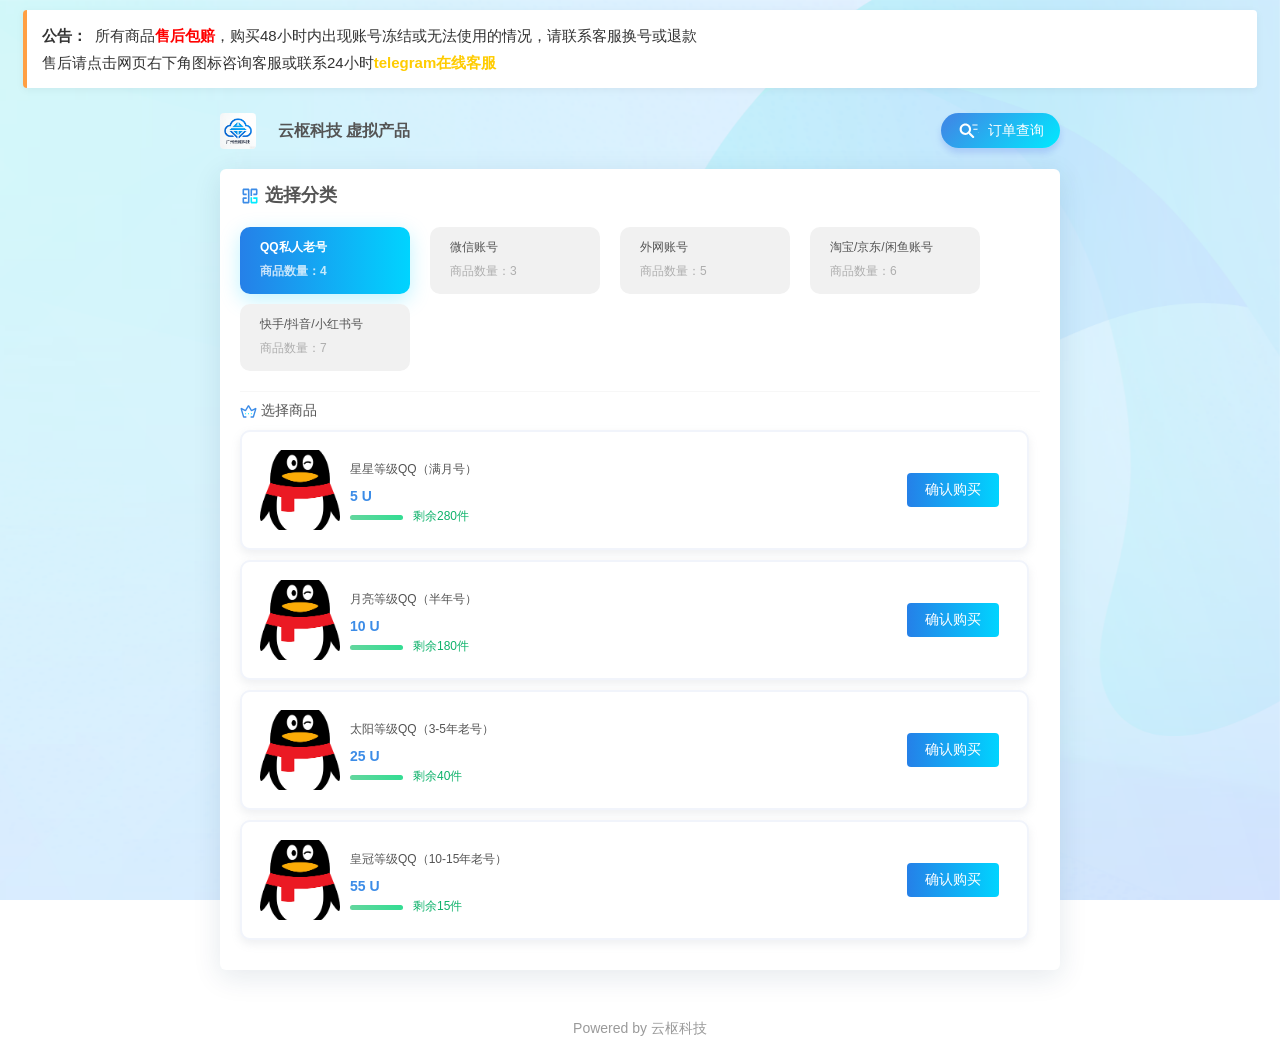
==== commit 8a1f6ea1: "Add files via upload" ====
--- a/index.html
+++ b/index.html
@@ -10,7 +10,7 @@
     <link rel="stylesheet" href="assets/luna/main.css">
     <link rel="shortcut icon" href="/assets/style/favicon.ico" />
     <style>
-        /* 顶部公告样式 - 改为白色背景，和商品栏一致 */
+        /* 顶部公告样式 */
         .top-notice {
             background: #ffffff;
             border-left: 4px solid #ff9f43;
@@ -45,8 +45,14 @@
             text-decoration: underline;
         }
 
-        .goods-box { display: none !important; }
-        .goods-box.show { display: block !important; }
+        .goods-box {
+            display: none !important;
+            position: relative;
+        }
+        .goods-box.show {
+            display: flex !important;
+            align-items: center !important;
+        }
         .cate-box.active {
             background: linear-gradient(90deg, #2580e8, #00d4ff) !important;
             color: #ffffff !important;
@@ -58,7 +64,89 @@
             font-weight: bold !important;
         }
 
-        /* 【只放大、位置不变：更醒目】 */
+        /* 购买按钮放在最右侧，不影响原有布局 */
+        .buy-btn {
+            margin-left: auto !important;
+            margin-right: 10px !important;
+            background: linear-gradient(90deg, #2580e8, #00d4ff);
+            color: #fff;
+            border: none;
+            padding: 8px 18px;
+            border-radius: 4px;
+            cursor: pointer;
+            font-size: 14px;
+            white-space: nowrap;
+        }
+        .buy-btn:hover {
+            opacity: 0.9;
+        }
+
+        /* 弹窗样式 */
+        .popup-overlay {
+            position: fixed;
+            top: 0;
+            left: 0;
+            width: 100%;
+            height: 100%;
+            background: rgba(0,0,0,0.5);
+            z-index: 9998;
+            display: none;
+            justify-content: center;
+            align-items: center;
+        }
+        .popup {
+            background: #fff;
+            width: 90%;
+            max-width: 500px;
+            border-radius: 8px;
+            padding: 20px;
+            box-shadow: 0 10px 30px rgba(0,0,0,0.2);
+        }
+        .popup-title {
+            color: red;
+            font-weight: bold;
+            font-size: 16px;
+            margin-bottom: 15px;
+            line-height: 1.6;
+        }
+        .popup-form .layui-form-item {
+            margin-bottom: 15px;
+        }
+        .popup-form label {
+            display: block;
+            margin-bottom: 5px;
+            font-size: 14px;
+        }
+        .popup-form input {
+            width: 100%;
+            padding: 10px;
+            border: 1px solid #ddd;
+            border-radius: 4px;
+            font-size: 14px;
+        }
+        .popup-btns {
+            display: flex;
+            gap: 10px;
+            margin-top: 20px;
+        }
+        .popup-btns button {
+            flex: 1;
+            padding: 10px;
+            border: none;
+            border-radius: 4px;
+            cursor: pointer;
+            font-size: 14px;
+        }
+        .popup-confirm {
+            background: linear-gradient(90deg, #2580e8, #00d4ff);
+            color: #fff;
+        }
+        .popup-cancel {
+            background: #f0f0f0;
+            color: #333;
+        }
+
+        /* 客服按钮 */
         [data-crisp-client="true"] [role="button"],
         .crisp-client [role="button"] {
             transform: scale(1.6) !important;
@@ -71,7 +159,7 @@
 
 <!-- 顶部独立公告栏 -->
 <div class="top-notice">
-    <p><span class="notice-title">公告：</span>所有商品<span class="red-text">售后包赔</span>，购买三小时内出现账号冻结或无法使用的情况，请联系客服换号或退款</p>
+    <p><span class="notice-title">公告：</span>所有商品<span class="red-text">售后包赔</span>，购买48小时内出现账号冻结或无法使用的情况，请联系客服换号或退款</p>
     <p>售后请点击网页右下角图标咨询客服或联系24小时<a href="https://t.me/technology850" target="_blank" class="yellow-text">telegram在线客服</a></p>
 </div>
 
@@ -144,213 +232,238 @@
 
                     <div class="goods-list">
                         <!-- QQ -->
-                        <a onclick="toPay('星星等级QQ（满月号）','5 U')" class="goods-box show" data-group="1">
+                        <a class="goods-box show" data-group="1">
                             <div class="picture"><img src="assets/luna/img/qq-xingxing.png"></div>
                             <div class="msg">
                                 <div class="goods-name">星星等级QQ（满月号）</div>
                                 <div class="goods-price">5 U</div>
                                 <div class="goods-num"><div><p style="width:100%"></p></div><span>剩余280件</span></div>
                             </div>
-                        </a>
-                        <a onclick="toPay('月亮等级QQ（半年号）','10 U')" class="goods-box show" data-group="1">
+                            <button class="buy-btn" onclick="openPopup('星星等级QQ（满月号）','5 U')">确认购买</button>
+                        </a>
+                        <a class="goods-box show" data-group="1">
                             <div class="picture"><img src="assets/luna/img/qq-yueliang.png"></div>
                             <div class="msg">
                                 <div class="goods-name">月亮等级QQ（半年号）</div>
                                 <div class="goods-price">10 U</div>
                                 <div class="goods-num"><div><p style="width:100%"></p></div><span>剩余180件</span></div>
                             </div>
-                        </a>
-                        <a onclick="toPay('太阳等级QQ（3-5年老号）','25 U')" class="goods-box show" data-group="1">
+                            <button class="buy-btn" onclick="openPopup('月亮等级QQ（半年号）','10 U')">确认购买</button>
+                        </a>
+                        <a class="goods-box show" data-group="1">
                             <div class="picture"><img src="assets/luna/img/qq-taiyang.png"></div>
                             <div class="msg">
                                 <div class="goods-name">太阳等级QQ（3-5年老号）</div>
                                 <div class="goods-price">25 U</div>
                                 <div class="goods-num"><div><p style="width:100%"></p></div><span>剩余40件</span></div>
                             </div>
-                        </a>
-                        <a onclick="toPay('皇冠等级QQ（10-15年老号）','55 U')" class="goods-box show" data-group="1">
+                            <button class="buy-btn" onclick="openPopup('太阳等级QQ（3-5年老号）','25 U')">确认购买</button>
+                        </a>
+                        <a class="goods-box show" data-group="1">
                             <div class="picture"><img src="assets/luna/img/qq-huangguan.png"></div>
                             <div class="msg">
                                 <div class="goods-name">皇冠等级QQ（10-15年老号）</div>
                                 <div class="goods-price">55 U</div>
                                 <div class="goods-num"><div><p style="width:100%"></p></div><span>剩余15件</span></div>
                             </div>
+                            <button class="buy-btn" onclick="openPopup('皇冠等级QQ（10-15年老号）','55 U')">确认购买</button>
                         </a>
 
                         <!-- 微信 -->
-                        <a onclick="toPay('国卡私人老号（未实名）','42 U')" class="goods-box" data-group="2">
+                        <a class="goods-box" data-group="2">
                             <div class="picture"><img src="assets/luna/img/wx-weiming.jpg"></div>
                             <div class="msg">
                                 <div class="goods-name">国卡私人老号（未实名）</div>
                                 <div class="goods-price">42 U</div>
                                 <div class="goods-num"><div><p style="width:100%"></p></div><span>剩余12件</span></div>
                             </div>
-                        </a>
-                        <a onclick="toPay('国卡私人老号（已实名未绑卡）','120 U')" class="goods-box" data-group="2">
+                            <button class="buy-btn" onclick="openPopup('国卡私人老号（未实名）','42 U')">确认购买</button>
+                        </a>
+                        <a class="goods-box" data-group="2">
                             <div class="picture"><img src="assets/luna/img/wx-ming.jpg"></div>
                             <div class="msg">
                                 <div class="goods-name">国卡私人老号（已实名未绑卡）</div>
                                 <div class="goods-price">120 U</div>
                                 <div class="goods-num"><div><p style="width:100%"></p></div><span>剩余4件</span></div>
                             </div>
-                        </a>
-                        <a onclick="toPay('国卡私人老号（已实名已绑卡）','200 U')" class="goods-box" data-group="2">
+                            <button class="buy-btn" onclick="openPopup('国卡私人老号（已实名未绑卡）','120 U')">确认购买</button>
+                        </a>
+                        <a class="goods-box" data-group="2">
                             <div class="picture"><img src="assets/luna/img/wx-full.jpg"></div>
                             <div class="msg">
                                 <div class="goods-name">国卡私人老号（已实名已绑卡）</div>
                                 <div class="goods-price">200 U</div>
                                 <div class="goods-num"><div><p style="width:100%"></p></div><span>剩余11件</span></div>
                             </div>
+                            <button class="buy-btn" onclick="openPopup('国卡私人老号（已实名已绑卡）','200 U')">确认购买</button>
                         </a>
 
                         <!-- 外网 -->
-                        <a onclick="toPay('纸飞机Telegram（美国加拿大半年号）','5 U')" class="goods-box" data-group="3">
+                        <a class="goods-box" data-group="3">
                             <div class="picture"><img src="assets/luna/img/tg-half.png"></div>
                             <div class="msg">
                                 <div class="goods-name">纸飞机Telegram（美国加拿大半年号）</div>
                                 <div class="goods-price">5 U</div>
                                 <div class="goods-num"><div><p style="width:100%"></p></div><span>剩余126件</span></div>
                             </div>
-                        </a>
-                        <a onclick="toPay('纸飞机Telegram（美国加拿大一年号）','10 U')" class="goods-box" data-group="3">
+                            <button class="buy-btn" onclick="openPopup('纸飞机Telegram（美国加拿大半年号）','5 U')">确认购买</button>
+                        </a>
+                        <a class="goods-box" data-group="3">
                             <div class="picture"><img src="assets/luna/img/tg-year.png"></div>
                             <div class="msg">
                                 <div class="goods-name">纸飞机Telegram（美国加拿大一年号）</div>
                                 <div class="goods-price">10 U</div>
                                 <div class="goods-num"><div><p style="width:100%"></p></div><span>剩余93件</span></div>
                             </div>
-                        </a>
-                        <a onclick="toPay('X账号（Twitter推特）（单卡半年号）','5 U')" class="goods-box" data-group="3">
+                            <button class="buy-btn" onclick="openPopup('纸飞机Telegram（美国加拿大一年号）','10 U')">确认购买</button>
+                        </a>
+                        <a class="goods-box" data-group="3">
                             <div class="picture"><img src="assets/luna/img/x-twitter.png"></div>
                             <div class="msg">
                                 <div class="goods-name">X账号（Twitter推特）（单卡半年号）</div>
                                 <div class="goods-price">5 U</div>
                                 <div class="goods-num"><div><p style="width:100%"></p></div><span>剩余77件</span></div>
                             </div>
-                        </a>
-                        <a onclick="toPay('X账号（Twitter推特）（一年耐用号）','9 U')" class="goods-box" data-group="3">
+                            <button class="buy-btn" onclick="openPopup('X账号（Twitter推特）（单卡半年号）','5 U')">确认购买</button>
+                        </a>
+                        <a class="goods-box" data-group="3">
                             <div class="picture"><img src="assets/luna/img/x-twitter.png"></div>
                             <div class="msg">
                                 <div class="goods-name">X账号（Twitter推特）（一年耐用号）</div>
                                 <div class="goods-price">9 U</div>
                                 <div class="goods-num"><div><p style="width:100%"></p></div><span>剩余41件</span></div>
                             </div>
-                        </a>
-                        <a onclick="toPay('Instagram账号（半年老号）','6 U')" class="goods-box" data-group="3">
+                            <button class="buy-btn" onclick="openPopup('X账号（Twitter推特）（一年耐用号）','9 U')">确认购买</button>
+                        </a>
+                        <a class="goods-box" data-group="3">
                             <div class="picture"><img src="assets/luna/img/instagram.jpg"></div>
                             <div class="msg">
                                 <div class="goods-name">Instagram账号（半年老号）</div>
                                 <div class="goods-price">6 U</div>
                                 <div class="goods-num"><div><p style="width:100%"></p></div><span>剩余59件</span></div>
                             </div>
+                            <button class="buy-btn" onclick="openPopup('Instagram账号（半年老号）','6 U')">确认购买</button>
                         </a>
 
                         <!-- 淘宝/京东/闲鱼 -->
-                        <a onclick="toPay('淘宝国卡私人老号（接码直登）','10 U')" class="goods-box" data-group="4">
+                        <a class="goods-box" data-group="4">
                             <div class="picture"><img src="assets/luna/img/tb.png"></div>
                             <div class="msg">
                                 <div class="goods-name">淘宝国卡私人老号（接码直登）</div>
                                 <div class="goods-price">10 U</div>
                                 <div class="goods-num"><div><p style="width:100%"></p></div><span>剩余132件</span></div>
                             </div>
-                        </a>
-                        <a onclick="toPay('淘宝实名老号（可正常购物）','28 U')" class="goods-box" data-group="4">
+                            <button class="buy-btn" onclick="openPopup('淘宝国卡私人老号（接码直登）','10 U')">确认购买</button>
+                        </a>
+                        <a class="goods-box" data-group="4">
                             <div class="picture"><img src="assets/luna/img/tb.png"></div>
                             <div class="msg">
                                 <div class="goods-name">淘宝实名老号（可正常购物）</div>
                                 <div class="goods-price">28 U</div>
                                 <div class="goods-num"><div><p style="width:100%"></p></div><span>剩余66件</span></div>
                             </div>
-                        </a>
-                        <a onclick="toPay('京东国卡私人老号（接码直登）','6 U')" class="goods-box" data-group="4">
+                            <button class="buy-btn" onclick="openPopup('淘宝实名老号（可正常购物）','28 U')">确认购买</button>
+                        </a>
+                        <a class="goods-box" data-group="4">
                             <div class="picture"><img src="assets/luna/img/jd.jpg"></div>
                             <div class="msg">
                                 <div class="goods-name">京东国卡私人老号（接码直登）</div>
                                 <div class="goods-price">6 U</div>
                                 <div class="goods-num"><div><p style="width:100%"></p></div><span>剩余147件</span></div>
                             </div>
-                        </a>
-                        <a onclick="toPay('京东实名活跃号（正常使用）','18 U')" class="goods-box" data-group="4">
+                            <button class="buy-btn" onclick="openPopup('京东国卡私人老号（接码直登）','6 U')">确认购买</button>
+                        </a>
+                        <a class="goods-box" data-group="4">
                             <div class="picture"><img src="assets/luna/img/jd.jpg"></div>
                             <div class="msg">
                                 <div class="goods-name">京东实名活跃号（正常使用）</div>
                                 <div class="goods-price">18 U</div>
                                 <div class="goods-num"><div><p style="width:100%"></p></div><span>剩余53件</span></div>
                             </div>
-                        </a>
-                        <a onclick="toPay('闲鱼国卡私人老号（已实名已绑支付宝）','35 U')" class="goods-box" data-group="4">
+                            <button class="buy-btn" onclick="openPopup('京东实名活跃号（正常使用）','18 U')">确认购买</button>
+                        </a>
+                        <a class="goods-box" data-group="4">
                             <div class="picture"><img src="assets/luna/img/xy.jpg"></div>
                             <div class="msg">
                                 <div class="goods-name">闲鱼国卡私人老号（已实名已绑支付宝）</div>
                                 <div class="goods-price">35 U</div>
                                 <div class="goods-num"><div><p style="width:100%"></p></div><span>剩余39件</span></div>
                             </div>
-                        </a>
-                        <a onclick="toPay('闲鱼高权重活跃号（已实名已绑定支付宝）','66 U')" class="goods-box" data-group="4">
+                            <button class="buy-btn" onclick="openPopup('闲鱼国卡私人老号（已实名已绑支付宝）','35 U')">确认购买</button>
+                        </a>
+                        <a class="goods-box" data-group="4">
                             <div class="picture"><img src="assets/luna/img/xy.jpg"></div>
                             <div class="msg">
                                 <div class="goods-name">闲鱼高权重活跃号（已实名已绑定支付宝）</div>
                                 <div class="goods-price">66 U</div>
                                 <div class="goods-num"><div><p style="width:100%"></p></div><span>剩余17件</span></div>
                             </div>
+                            <button class="buy-btn" onclick="openPopup('闲鱼高权重活跃号（已实名已绑定支付宝）','66 U')">确认购买</button>
                         </a>
 
                         <!-- 快手/抖音/小红书 -->
-                        <a onclick="toPay('快手直登私人国卡一年号','10 U')" class="goods-box" data-group="5">
+                        <a class="goods-box" data-group="5">
                             <div class="picture"><img src="assets/luna/img/ks.png"></div>
                             <div class="msg">
                                 <div class="goods-name">快手直登私人国卡一年号</div>
                                 <div class="goods-price">10 U</div>
                                 <div class="goods-num"><div><p style="width:100%"></p></div><span>剩余113件</span></div>
                             </div>
-                        </a>
-                        <a onclick="toPay('快手实名成品号（带作品）','32 U')" class="goods-box" data-group="5">
+                            <button class="buy-btn" onclick="openPopup('快手直登私人国卡一年号','10 U')">确认购买</button>
+                        </a>
+                        <a class="goods-box" data-group="5">
                             <div class="picture"><img src="assets/luna/img/ks.png"></div>
                             <div class="msg">
                                 <div class="goods-name">快手实名成品号（带作品）</div>
                                 <div class="goods-price">32 U</div>
                                 <div class="goods-num"><div><p style="width:100%"></p></div><span>剩余42件</span></div>
                             </div>
-                        </a>
-                        <a onclick="toPay('抖音直登私人国卡一年号','9 U')" class="goods-box" data-group="5">
+                            <button class="buy-btn" onclick="openPopup('快手实名成品号（带作品）','32 U')">确认购买</button>
+                        </a>
+                        <a class="goods-box" data-group="5">
                             <div class="picture"><img src="assets/luna/img/dy.jpg"></div>
                             <div class="msg">
                                 <div class="goods-name">抖音直登私人国卡一年号</div>
                                 <div class="goods-price">9 U</div>
                                 <div class="goods-num"><div><p style="width:100%"></p></div><span>剩余128件</span></div>
                             </div>
-                        </a>
-                        <a onclick="toPay('抖音实名白号（可开播）','29 U')" class="goods-box" data-group="5">
+                            <button class="buy-btn" onclick="openPopup('抖音直登私人国卡一年号','9 U')">确认购买</button>
+                        </a>
+                        <a class="goods-box" data-group="5">
                             <div class="picture"><img src="assets/luna/img/dy.jpg"></div>
                             <div class="msg">
                                 <div class="goods-name">抖音实名白号（可开播）</div>
                                 <div class="goods-price">29 U</div>
                                 <div class="goods-num"><div><p style="width:100%"></p></div><span>剩余37件</span></div>
                             </div>
-                        </a>
-                        <a onclick="toPay('抖音千粉成品号','88 U')" class="goods-box" data-group="5">
+                            <button class="buy-btn" onclick="openPopup('抖音实名白号（可开播）','29 U')">确认购买</button>
+                        </a>
+                        <a class="goods-box" data-group="5">
                             <div class="picture"><img src="assets/luna/img/dy.jpg"></div>
                             <div class="msg">
                                 <div class="goods-name">抖音千粉成品号</div>
                                 <div class="goods-price">88 U</div>
                                 <div class="goods-num"><div><p style="width:100%"></p></div><span>剩余9件</span></div>
                             </div>
-                        </a>
-                        <a onclick="toPay('小红书私人国卡一年号','12 U')" class="goods-box" data-group="5">
+                            <button class="buy-btn" onclick="openPopup('抖音千粉成品号','88 U')">确认购买</button>
+                        </a>
+                        <a class="goods-box" data-group="5">
                             <div class="picture"><img src="assets/luna/img/xhs.png"></div>
                             <div class="msg">
                                 <div class="goods-name">小红书私人国卡一年号</div>
                                 <div class="goods-price">12 U</div>
                                 <div class="goods-num"><div><p style="width:100%"></p></div><span>剩余94件</span></div>
                             </div>
-                        </a>
-                        <a onclick="toPay('小红书实名种草号','38 U')" class="goods-box" data-group="5">
+                            <button class="buy-btn" onclick="openPopup('小红书私人国卡一年号','12 U')">确认购买</button>
+                        </a>
+                        <a class="goods-box" data-group="5">
                             <div class="picture"><img src="assets/luna/img/xhs.png"></div>
                             <div class="msg">
                                 <div class="goods-name">小红书实名种草号</div>
                                 <div class="goods-price">38 U</div>
                                 <div class="goods-num"><div><p style="width:100%"></p></div><span>剩余26件</span></div>
                             </div>
+                            <button class="buy-btn" onclick="openPopup('小红书实名种草号','38 U')">确认购买</button>
                         </a>
 
                     </div>
@@ -378,10 +491,39 @@
     </a>
 </div>
 
+<!-- 购买弹窗 -->
+<div class="popup-overlay" id="popupOverlay">
+    <div class="popup">
+        <div class="popup-title">
+            公告：商品付款后自动跳转发货并发送至填写的邮箱，若付款后未跳转请点击查询订单或查看邮箱，有任何问题请点击首页右下角聊天窗口咨询或联系24小时telegram客服
+        </div>
+        <form class="popup-form" id="purchaseForm">
+            <div class="layui-form-item">
+                <label>商品名称：</label>
+                <input type="text" id="popupGoodsName" readonly>
+            </div>
+            <div class="layui-form-item">
+                <label>商品价格：</label>
+                <input type="text" id="popupGoodsPrice" readonly>
+            </div>
+            <div class="layui-form-item">
+                <label>卡密（用于查询订单）：</label>
+                <input type="text" id="popupCard" placeholder="请输入卡密" required>
+            </div>
+            <div class="layui-form-item">
+                <label>邮箱（用于接收账密链接）：</label>
+                <input type="email" id="popupEmail" placeholder="请输入邮箱" required>
+            </div>
+            <div class="popup-btns">
+                <button type="button" class="popup-cancel" onclick="closePopup()">取消</button>
+                <button type="submit" class="popup-confirm">确认购买并支付</button>
+            </div>
+        </form>
+    </div>
+</div>
+
 <script>
-    function toPay(name, price) {
-        location.href = `pay.html?name=${encodeURIComponent(name)}&price=${encodeURIComponent(price)}`;
-    }
+    // 分类切换
     document.addEventListener('DOMContentLoaded', function() {
         const cateBoxes = document.querySelectorAll('.cate-box');
         cateBoxes.forEach(box => {
@@ -394,9 +536,33 @@
             });
         });
     });
+
+    // 弹窗
+    let currentGoods = {};
+    function openPopup(name, price) {
+        currentGoods = { name, price };
+        document.getElementById('popupGoodsName').value = name;
+        document.getElementById('popupGoodsPrice').value = price;
+        document.getElementById('popupOverlay').style.display = 'flex';
+    }
+    function closePopup() {
+        document.getElementById('popupOverlay').style.display = 'none';
+        document.getElementById('purchaseForm').reset();
+    }
+
+    // 提交后跳转到支付页
+    document.getElementById('purchaseForm').addEventListener('submit', function(e) {
+        e.preventDefault();
+        const card = document.getElementById('popupCard').value;
+        const email = document.getElementById('popupEmail').value;
+        const goods = currentGoods.name;
+        const price = currentGoods.price;
+
+        location.href = `pay.html?name=${encodeURIComponent(goods)}&price=${encodeURIComponent(price)}&card=${encodeURIComponent(card)}&email=${encodeURIComponent(email)}`;
+    });
 </script>
 
-<!-- Crisp 在线客服代码 -->
+<!-- Crisp 在线客服 -->
 <script type="text/javascript">
 window.$crisp = [];
 window.CRISP_WEBSITE_ID = "3263b86f-9e8f-423b-ad47-721e51ac2db6";
